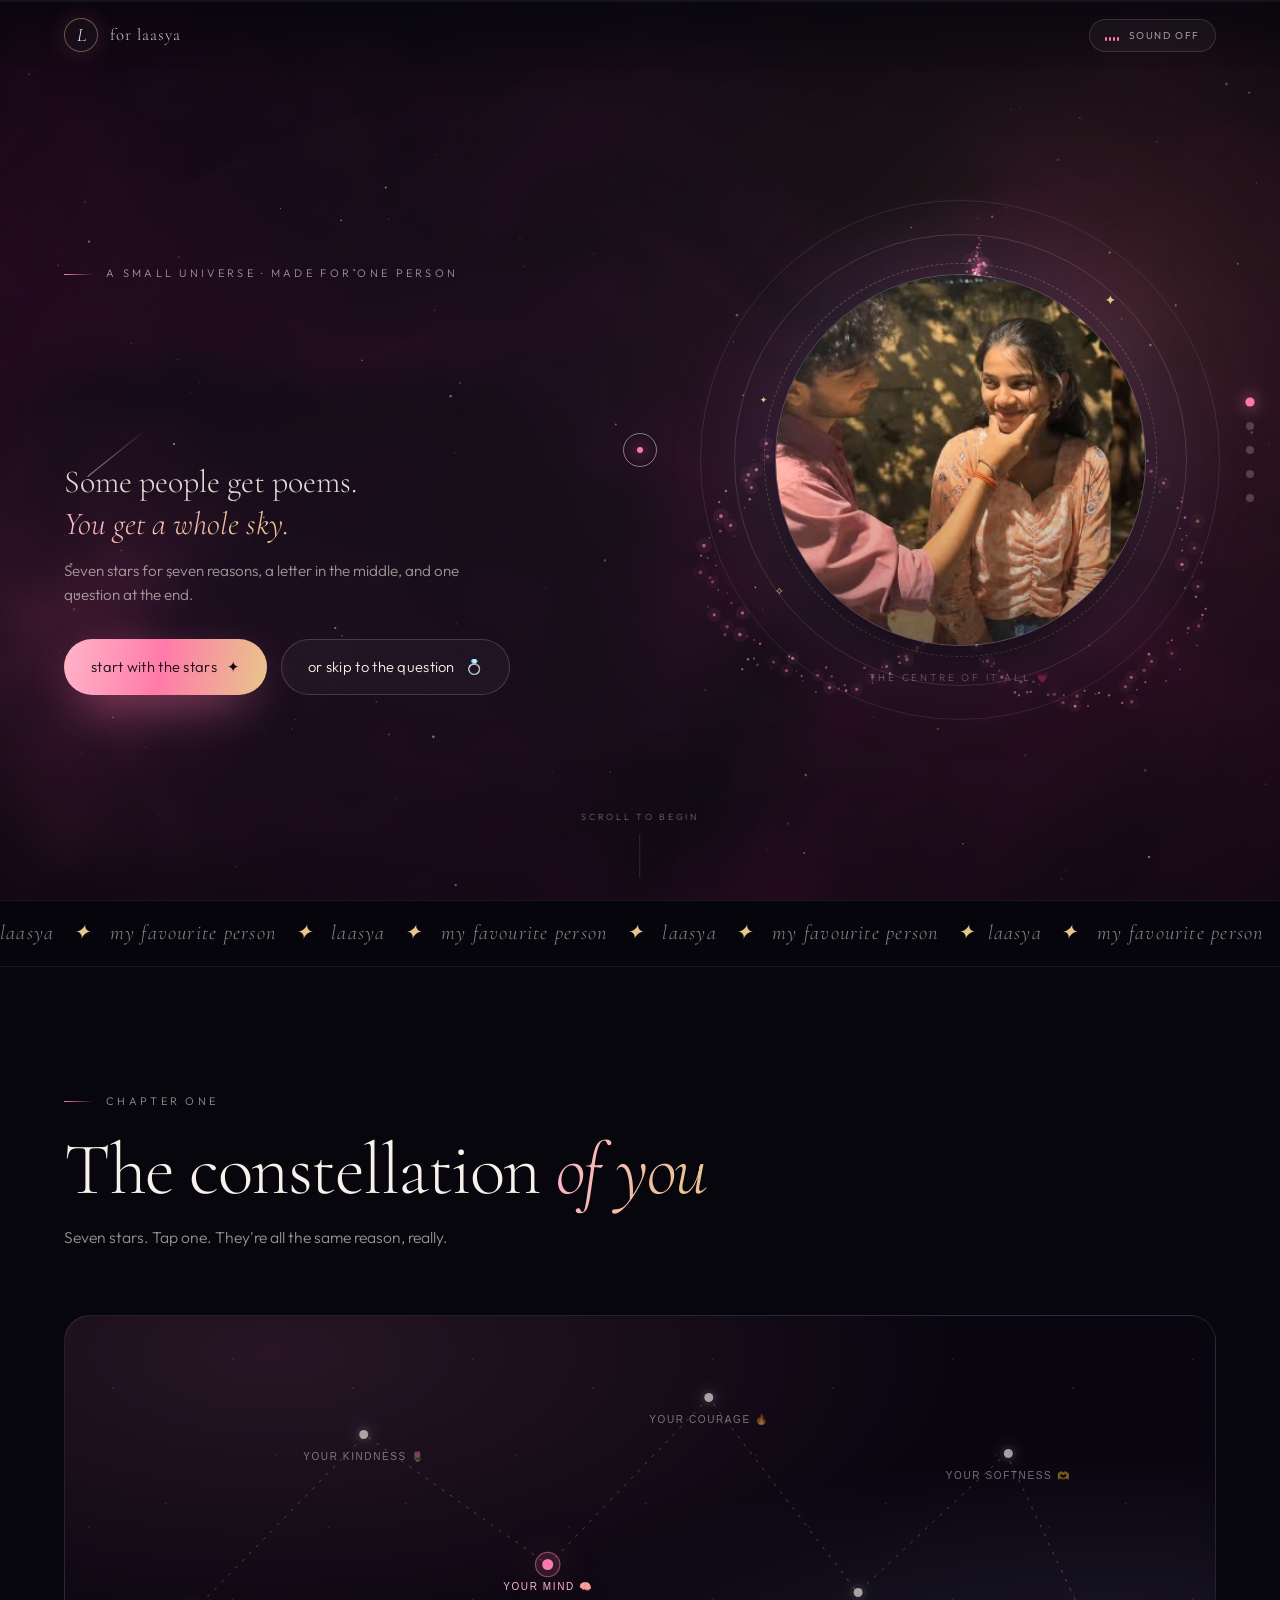
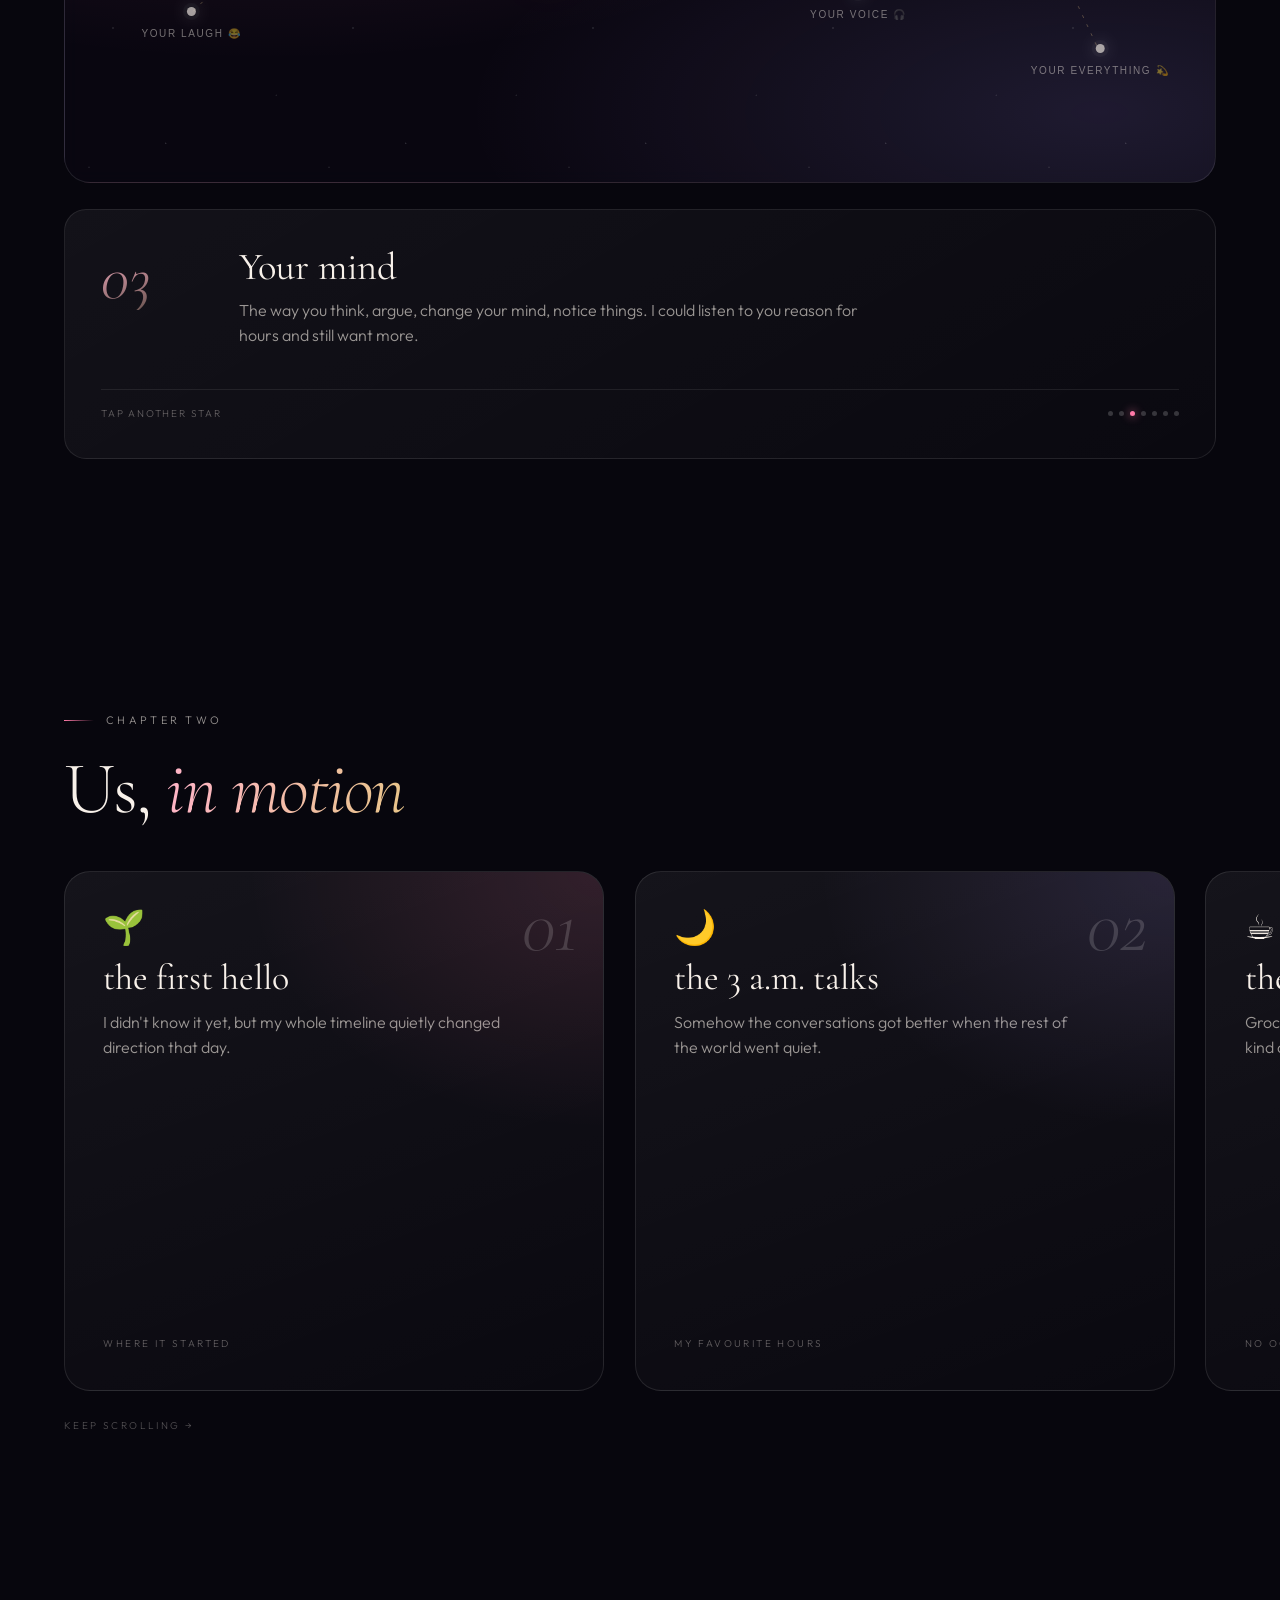
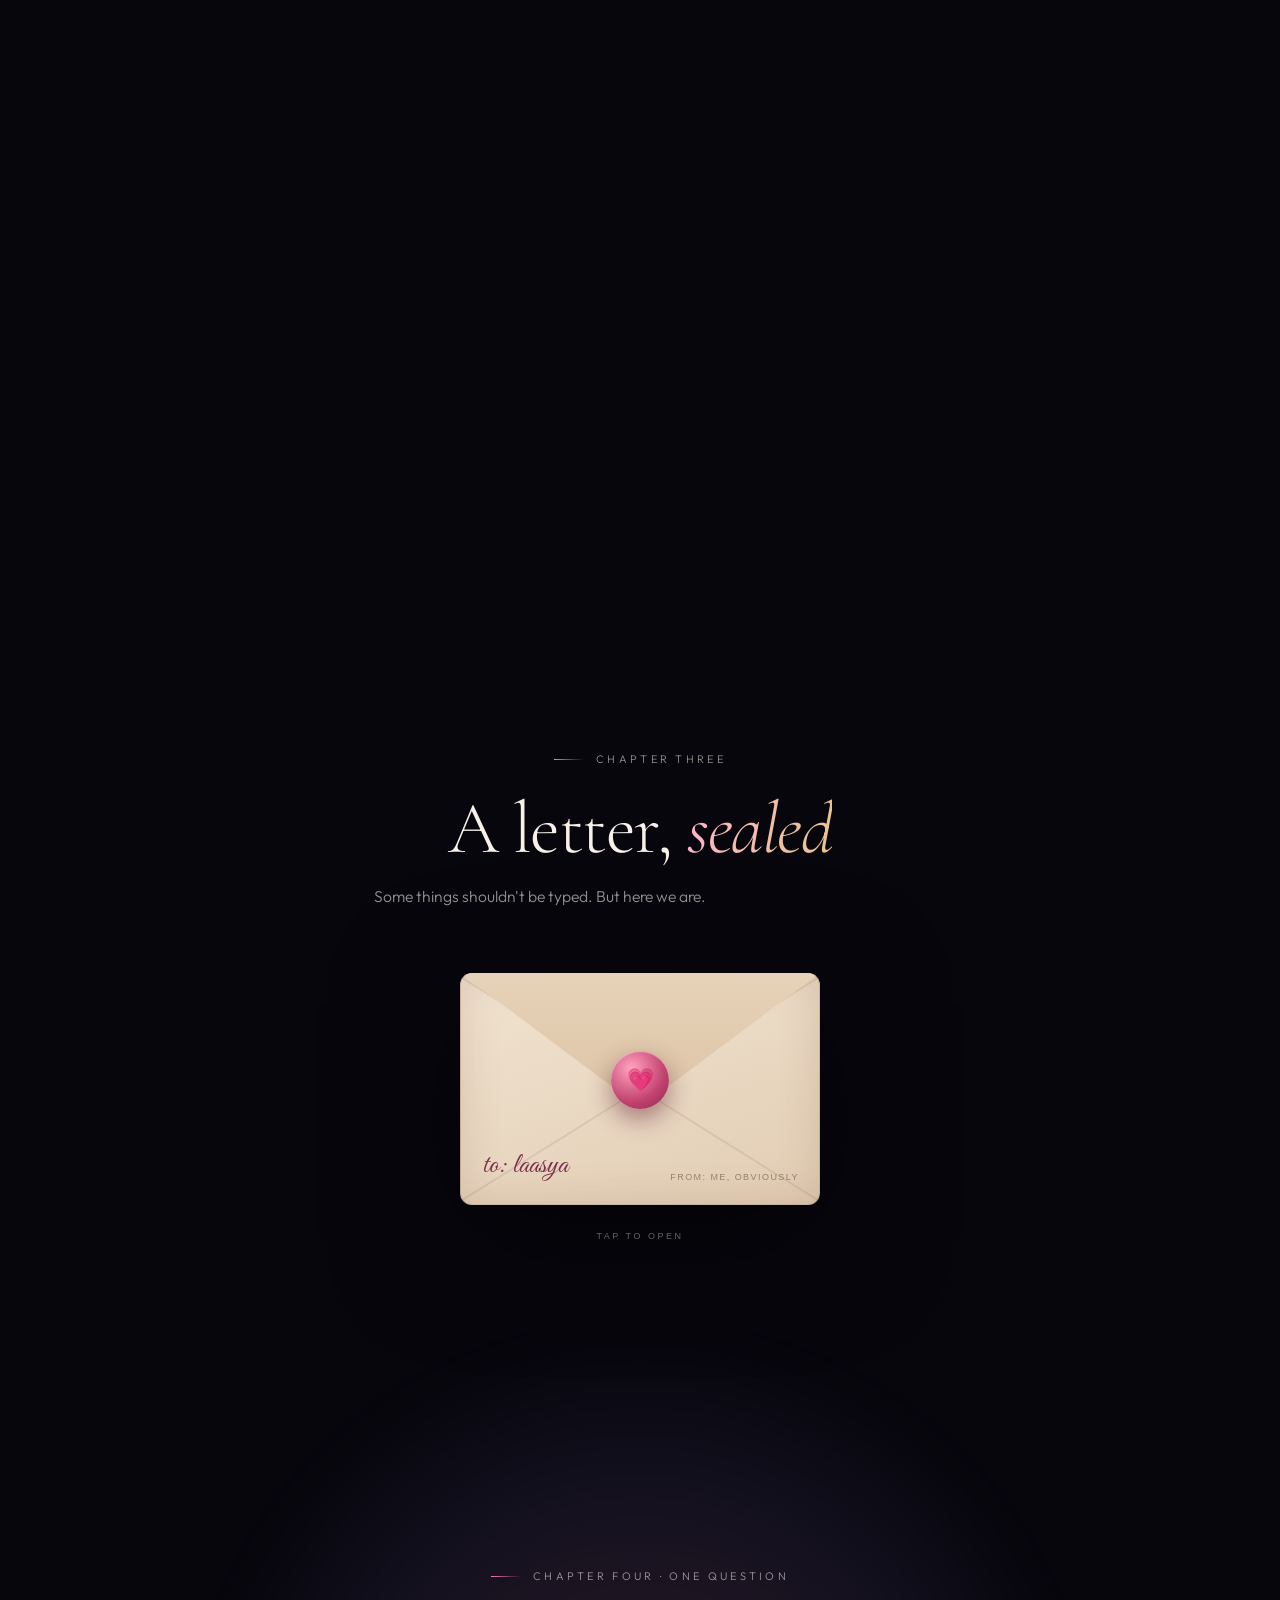
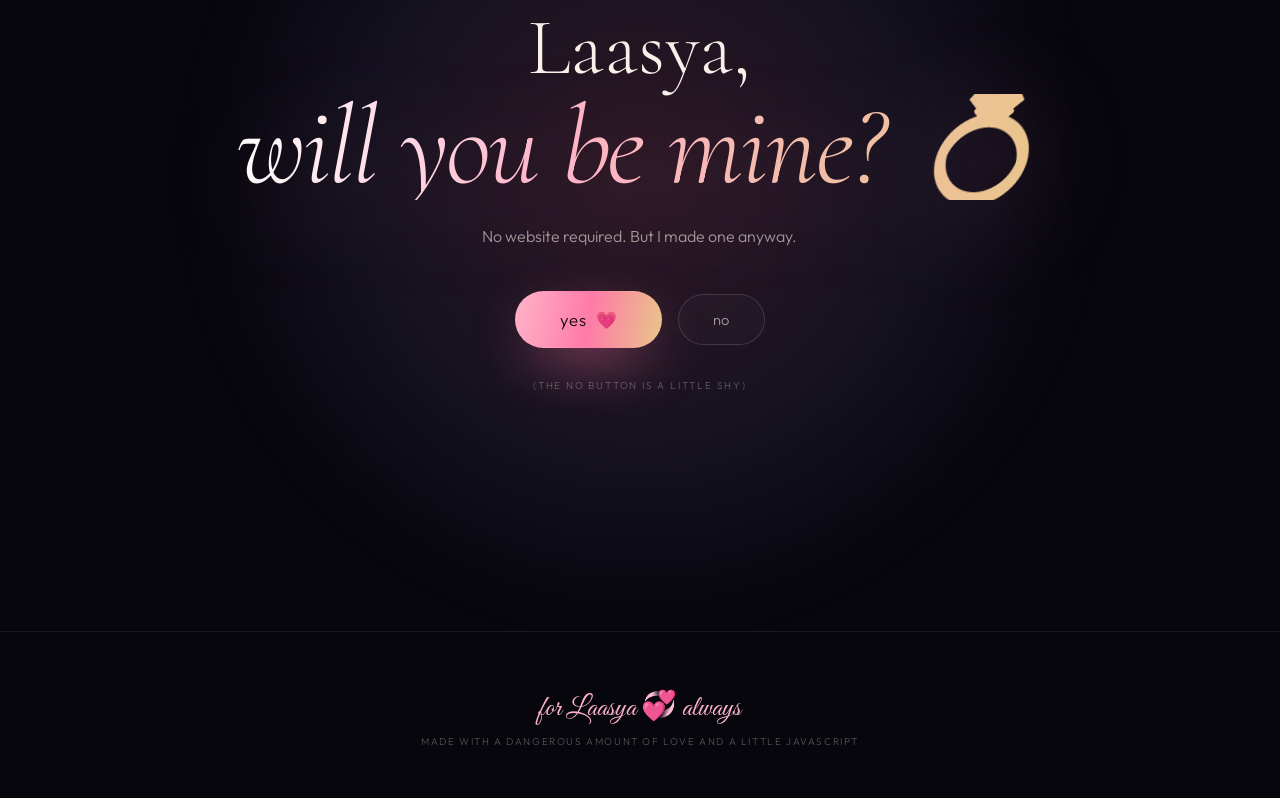
==== source/index.html @ 7652cab9 "Laasya - a universe, just for you" ====
<!doctype html>
<html lang="en">
<head>
  <meta charset="utf-8" />
  <meta name="viewport" content="width=device-width, initial-scale=1" />
  <title>Laasya — a universe, just for you</title>
  <meta name="description" content="Seven stars, one letter, and a question. Made for Laasya." />
  <meta name="theme-color" content="#07060d" />
  <link rel="preconnect" href="https://fonts.googleapis.com" />
  <link rel="preconnect" href="https://fonts.gstatic.com" crossorigin />
  <link href="https://fonts.googleapis.com/css2?family=Cormorant+Garamond:ital,wght@0,300;0,400;0,500;1,300;1,400&family=Great+Vibes&family=Outfit:wght@200;300;400;500&display=swap" rel="stylesheet" />
  <link rel="stylesheet" href="styles.css" />
</head>
<body class="is-loading">
  <a class="skip" href="#reasons">skip to the good part</a>

  <div class="boot" id="boot">
    <div class="boot__inner">
      <div class="boot__mark">L</div>
      <p class="boot__label">assembling a small universe</p>
      <div class="boot__track"><span class="boot__bar" id="bootBar"></span></div>
      <p class="boot__pct" id="bootPct">0%</p>
    </div>
  </div>

  <canvas class="nebula" id="nebula" aria-hidden="true"></canvas>
  <canvas class="sky" id="sky" aria-hidden="true"></canvas>
  <div class="vignette" aria-hidden="true"></div>
  <div class="grain" aria-hidden="true"></div>
  <div class="flash" id="flash" aria-hidden="true"></div>

  <div class="cursor" id="cursor" aria-hidden="true">
    <span class="cursor__dot"></span>
    <span class="cursor__ring"></span>
  </div>

  <div class="progress" aria-hidden="true"><span id="progressBar"></span></div>

  <header class="topbar">
    <a class="brand" href="#hero" aria-label="Back to the top">
      <span class="brand__mark">L</span>
      <span class="brand__text">for laasya</span>
    </a>
    <button class="sound" id="soundBtn" type="button" aria-pressed="false" aria-label="Turn ambient sound on">
      <span class="sound__bars" aria-hidden="true"><i></i><i></i><i></i><i></i></span>
      <span class="sound__label" id="soundLabel">sound off</span>
    </button>
  </header>

  <nav class="dots" aria-label="Chapters">
    <a href="#hero" data-dot="hero"><span>opening</span></a>
    <a href="#reasons" data-dot="reasons"><span>reasons</span></a>
    <a href="#moments" data-dot="moments"><span>moments</span></a>
    <a href="#letter" data-dot="letter"><span>the letter</span></a>
    <a href="#question" data-dot="question"><span>the question</span></a>
  </nav>

  <main id="top">
    <section class="hero" id="hero">
      <div class="hero__grid">
        <div class="hero__copy" id="heroCopy">
          <p class="kicker">a small universe · made for one person</p>
          <h1 class="hero__name" aria-label="Laasya"><span aria-hidden="true" data-split>Laasya</span></h1>
          <p class="hero__tagline">Some people get poems. <em>You get a whole sky.</em></p>
          <p class="hero__sub">Seven stars for seven reasons, a letter in the middle, and one question at the end.</p>
          <div class="hero__actions">
            <a class="btn btn--primary magnetic" href="#reasons">start with the stars <span aria-hidden="true">✦</span></a>
            <a class="btn btn--quiet" href="#question">or skip to the question <span aria-hidden="true">💍</span></a>
          </div>
        </div>

        <div class="hero__orb-wrap">
          <div class="orb" id="orb">
            <div class="orb__halo" aria-hidden="true"></div>
            <div class="orb__ring orb__ring--1" aria-hidden="true"></div>
            <div class="orb__ring orb__ring--2" aria-hidden="true"></div>
            <div class="orb__ring orb__ring--3" aria-hidden="true"></div>
            <figure class="orb__photo">
              <img src="../assets/best-moment.jpg" alt="Laasya" />
            </figure>
            <span class="orb__spark orb__spark--1" aria-hidden="true">✦</span>
            <span class="orb__spark orb__spark--2" aria-hidden="true">✧</span>
            <span class="orb__spark orb__spark--3" aria-hidden="true">✦</span>
          </div>
          <p class="orb__caption">the centre of it all <span aria-hidden="true">💗</span></p>
        </div>
      </div>

      <a class="scroll-cue" href="#reasons" aria-label="Scroll to chapter one">
        <span>scroll to begin</span>
        <i aria-hidden="true"></i>
      </a>
    </section>

    <div class="marquee" aria-hidden="true">
      <div class="marquee__track">
        <span>laasya <b>✦</b> my favourite person <b>✦</b> laasya <b>✦</b> my favourite person <b>✦</b> laasya <b>✦</b> my favourite person <b>✦</b> </span>
        <span>laasya <b>✦</b> my favourite person <b>✦</b> laasya <b>✦</b> my favourite person <b>✦</b> laasya <b>✦</b> my favourite person <b>✦</b> </span>
      </div>
    </div>

    <section class="section reasons" id="reasons">
      <header class="section__head">
        <p class="kicker reveal">chapter one</p>
        <h2 class="h2 reveal">The constellation <em>of you</em></h2>
        <p class="lede reveal">Seven stars. Tap one. They're all the same reason, really.</p>
      </header>

      <div class="starmap reveal" id="starmap">
        <svg class="starmap__lines" id="starmapLines" aria-hidden="true"></svg>
        <button class="star is-active" type="button" style="--x:11%;--y:66%" data-reason="0" aria-pressed="true" aria-label="Your laugh">
          <span class="star__dot" aria-hidden="true"></span><span class="star__label" aria-hidden="true">your laugh <span aria-hidden="true">😂</span></span>
        </button>
        <button class="star" type="button" style="--x:26%;--y:28%" data-reason="1" aria-pressed="false" aria-label="Your kindness">
          <span class="star__dot" aria-hidden="true"></span><span class="star__label" aria-hidden="true">your kindness <span aria-hidden="true">🌷</span></span>
        </button>
        <button class="star" type="button" style="--x:42%;--y:56%" data-reason="2" aria-pressed="false" aria-label="Your mind">
          <span class="star__dot" aria-hidden="true"></span><span class="star__label" aria-hidden="true">your mind <span aria-hidden="true">🧠</span></span>
        </button>
        <button class="star" type="button" style="--x:56%;--y:20%" data-reason="3" aria-pressed="false" aria-label="Your courage">
          <span class="star__dot" aria-hidden="true"></span><span class="star__label" aria-hidden="true">your courage <span aria-hidden="true">🔥</span></span>
        </button>
        <button class="star" type="button" style="--x:69%;--y:62%" data-reason="4" aria-pressed="false" aria-label="Your voice">
          <span class="star__dot" aria-hidden="true"></span><span class="star__label" aria-hidden="true">your voice <span aria-hidden="true">🎧</span></span>
        </button>
        <button class="star" type="button" style="--x:82%;--y:32%" data-reason="5" aria-pressed="false" aria-label="Your softness">
          <span class="star__dot" aria-hidden="true"></span><span class="star__label" aria-hidden="true">your softness <span aria-hidden="true">🫶</span></span>
        </button>
        <button class="star" type="button" style="--x:90%;--y:74%" data-reason="6" aria-pressed="false" aria-label="Your everything">
          <span class="star__dot" aria-hidden="true"></span><span class="star__label" aria-hidden="true">your everything <span aria-hidden="true">💫</span></span>
        </button>
      </div>

      <article class="reason-card reveal" id="reasonCard" aria-live="polite">
        <div class="reason-card__num" id="reasonNum">01</div>
        <div class="reason-card__body">
          <h3 id="reasonTitle">Your laugh</h3>
          <p id="reasonText">It arrives a second before the joke lands, and it turns ordinary rooms into somewhere I want to stay.</p>
        </div>
        <div class="reason-card__foot">
          <span id="reasonHint">tap another star</span>
          <div class="reason-card__dots" id="reasonDots" aria-hidden="true"></div>
        </div>
      </article>
    </section>

    <section class="moments" id="moments">
      <div class="moments__pin">
        <div class="moments__head">
          <p class="kicker">chapter two</p>
          <h2 class="h2">Us, <em>in motion</em></h2>
        </div>
        <div class="moments__track" id="momentsTrack">
          <article class="moment" style="--accent:#ff7aa8">
            <span class="moment__num" aria-hidden="true">01</span>
            <div><div class="moment__glyph" aria-hidden="true">🌱</div><h3>the first hello</h3><p>I didn't know it yet, but my whole timeline quietly changed direction that day.</p></div>
            <span class="moment__tag">where it started</span>
          </article>
          <article class="moment" style="--accent:#b79cff">
            <span class="moment__num" aria-hidden="true">02</span>
            <div><div class="moment__glyph" aria-hidden="true">🌙</div><h3>the 3 a.m. talks</h3><p>Somehow the conversations got better when the rest of the world went quiet.</p></div>
            <span class="moment__tag">my favourite hours</span>
          </article>
          <article class="moment" style="--accent:#e8c589">
            <span class="moment__num" aria-hidden="true">03</span>
            <div><div class="moment__glyph" aria-hidden="true">☕</div><h3>the ordinary Tuesdays</h3><p>Grocery lists, bad TV, comfortable silences. My favourite kind of magic.</p></div>
            <span class="moment__tag">no occasion needed</span>
          </article>
          <article class="moment" style="--accent:#8fe3c0">
            <span class="moment__num" aria-hidden="true">04</span>
            <div><div class="moment__glyph" aria-hidden="true">🏡</div><h3>the someday</h3><p>A kitchen, a dog, your laugh in the next room. I can see it. I want it.</p></div>
            <span class="moment__tag">a quiet plan</span>
          </article>
          <article class="moment" style="--accent:#ff9dbb">
            <span class="moment__num" aria-hidden="true">05</span>
            <div><div class="moment__glyph" aria-hidden="true">💫</div><h3>right now</h3><p>Still choosing you. On purpose. Every single day, including this one.</p></div>
            <span class="moment__tag">where we are</span>
          </article>
        </div>
        <p class="moments__hint">keep scrolling <span aria-hidden="true">→</span></p>
      </div>
    </section>

    <section class="section letter" id="letter">
      <header class="section__head letter__head">
        <p class="kicker reveal">chapter three</p>
        <h2 class="h2 reveal">A letter, <em>sealed</em></h2>
        <p class="lede reveal">Some things shouldn't be typed. But here we are.</p>
      </header>

      <div class="letter__stage">
        <button class="envelope" id="envelope" type="button" aria-expanded="false" aria-controls="letterPaper">
          <span class="envelope__flap" aria-hidden="true"></span>
          <span class="envelope__body" aria-hidden="true">
            <span class="envelope__to">to: laasya</span>
            <span class="envelope__from">from: me, obviously</span>
          </span>
          <span class="envelope__seal" aria-hidden="true">💗</span>
          <span class="envelope__hint" id="envHint">tap to open</span>
        </button>

        <article class="paper" id="letterPaper" aria-hidden="true">
          <div class="paper__inner">
            <p class="paper__date">somewhere between midnight and forever</p>
            <h3 class="paper__salutation">Laasya,</h3>
            <p>I've tried to write this so it sounds calm. It doesn't. So here it is, plain: <em>you are my favourite part of every day.</em></p>
            <p>Not the big cinematic parts — the small ones. The text I wait for. The story you tell twice because I asked. The way you say my name when you're tired.</p>
            <p>I don't want to impress you with a website. I want to be the person who makes your ordinary days easier, for as long as you'll let me.</p>
            <p>So this is me, asking. With stars, because apparently subtlety left the chat. 💫</p>
            <div class="paper__sign">
              <span>always yours,</span>
              <span class="paper__signature">me 💗</span>
            </div>
            <figure class="paper__photo">
              <img src="../assets/best-moment.jpg" alt="Laasya" />
              <figcaption>my favourite face 💗</figcaption>
            </figure>
          </div>
        </article>
      </div>
    </section>

    <section class="ask" id="question">
      <div class="ask__inner">
        <p class="kicker reveal">chapter four · one question</p>
        <h2 class="ask__title reveal">Laasya,</h2>
        <p class="ask__big reveal">will you be mine? <span aria-hidden="true">💍</span></p>
        <p class="ask__sub reveal">No website required. But I made one anyway.</p>
        <div class="ask__buttons reveal">
          <button class="btn btn--yes magnetic" id="yesBtn" type="button">yes <span aria-hidden="true">💗</span></button>
          <button class="btn btn--no" id="noBtn" type="button">no</button>
        </div>
        <p class="ask__hint" id="askHint">(the no button is a little shy)</p>
      </div>
    </section>
  </main>

  <footer class="footer">
    <p>for Laasya <span aria-hidden="true">💞</span> always</p>
    <p class="footer__small">made with a dangerous amount of love and a little JavaScript</p>
  </footer>

  <div class="said" id="said" role="dialog" aria-modal="true" aria-labelledby="saidTitle" aria-hidden="true">
    <div class="said__card">
      <div class="said__burst" aria-hidden="true">💗</div>
      <p class="kicker">the best answer</p>
      <h2 class="said__title" id="saidTitle">She said <em>yes</em>.</h2>
      <p class="said__sub">Best thing I've ever heard. I love you, Laasya. <span aria-hidden="true">💗</span></p>
      <div class="said__actions">
        <button class="btn btn--primary magnetic" id="certBtn" type="button">download our certificate <span aria-hidden="true">🎟️</span></button>
        <button class="btn btn--quiet" id="replayBtn" type="button">watch it again <span aria-hidden="true">↺</span></button>
      </div>
      <p class="said__small">no refunds. no take-backs. just us. <span aria-hidden="true">😌</span></p>
    </div>
  </div>
  <canvas class="confetti" id="confetti" aria-hidden="true"></canvas>

  <script src="script.js"></script>
</body>
</html>
---- source/styles.css ----
/* ============ base ============ */
*,*::before,*::after{box-sizing:border-box}
:root{
  --ink:#07060d;--ink-2:#0c0915;--ivory:#f8f1ea;--muted:rgba(248,241,234,.6);
  --rose:#ff7aa8;--rose-soft:#ffb3c9;--gold:#e8c589;--lav:#b79cff;--mint:#8fe3c0;
  --serif:'Cormorant Garamond',Georgia,'Times New Roman','Segoe UI Emoji','Apple Color Emoji','Noto Color Emoji',serif;
  --sans:'Outfit',system-ui,-apple-system,'Segoe UI','Segoe UI Emoji','Apple Color Emoji','Noto Color Emoji',sans-serif;
  --script:'Great Vibes','Segoe Script','Segoe UI Emoji','Apple Color Emoji','Noto Color Emoji',cursive;
  --pad:clamp(20px,5vw,72px);--maxw:1280px;--ease:cubic-bezier(.16,1,.3,1);
}
html{scroll-behavior:smooth;-webkit-text-size-adjust:100%}
body{margin:0;background:var(--ink);color:var(--ivory);font-family:var(--sans);font-weight:300;line-height:1.6;overflow-x:hidden}
body.is-loading{height:100vh;overflow:hidden}
img{max-width:100%;display:block}
::selection{background:rgba(255,122,168,.35);color:#fff}
:focus-visible{outline:1px solid var(--gold);outline-offset:4px;border-radius:4px}
.skip{position:fixed;left:16px;top:-60px;z-index:600;padding:10px 16px;border-radius:100px;background:var(--rose);color:#1a0712;text-decoration:none;font-size:12px;letter-spacing:.08em;transition:top .3s}
.skip:focus{top:16px}

/* canvases + atmosphere */
.nebula,.sky{position:fixed;inset:0;width:100%;height:100%;pointer-events:none}
.nebula{z-index:0;background:radial-gradient(120% 90% at 70% 10%,#2a0d24 0%,#120a1d 40%,#07060d 100%)}
.sky{z-index:1}
.vignette{position:fixed;inset:0;z-index:2;pointer-events:none;background:radial-gradient(120% 90% at 50% 45%,transparent 40%,rgba(4,3,8,.6) 100%)}
.grain{position:fixed;inset:0;z-index:40;pointer-events:none;opacity:.045;mix-blend-mode:overlay;background-image:url("data:image/svg+xml,%3Csvg xmlns='http://www.w3.org/2000/svg' width='180' height='180'%3E%3Cfilter id='n'%3E%3CfeTurbulence type='fractalNoise' baseFrequency='.9' numOctaves='3' stitchTiles='stitch'/%3E%3C/filter%3E%3Crect width='100%25' height='100%25' filter='url(%23n)' opacity='.7'/%3E%3C/svg%3E")}
.flash{position:fixed;inset:0;z-index:130;pointer-events:none;opacity:0;background:radial-gradient(circle,rgba(255,234,242,.95),rgba(255,122,168,.4) 40%,transparent 72%)}
.flash.is-on{animation:flash .9s ease-out}
.topbar,main,.footer,.dots,.progress{position:relative;z-index:5}

/* custom cursor */
.cursor{position:fixed;inset:0;z-index:400;pointer-events:none;display:none}
.cursor__dot,.cursor__ring{position:absolute;top:0;left:0;border-radius:50%;transform:translate(-50%,-50%)}
.cursor__dot{width:6px;height:6px;background:var(--rose);box-shadow:0 0 14px var(--rose);transition:opacity .3s}
.cursor__ring{width:34px;height:34px;border:1px solid rgba(255,255,255,.45);transition:width .35s,height .35s,border-color .35s,background .35s}
.cursor.is-hover .cursor__ring{width:56px;height:56px;border-color:rgba(255,179,201,.7);background:rgba(255,122,168,.08)}
.cursor.is-hover .cursor__dot{opacity:.35}
.cursor.is-press .cursor__ring{width:26px;height:26px;border-color:var(--rose);background:rgba(255,122,168,.18)}
.cursor.is-press .cursor__dot{opacity:.9}
@media (pointer:fine){.cursor{display:block}body,a,button{cursor:none}}
@media (pointer:coarse){.cursor{display:none}}

/* progress */
.progress{position:fixed;top:0;left:0;right:0;height:2px;z-index:70;background:rgba(255,255,255,.05)}
.progress span{display:block;height:100%;width:100%;transform:scaleX(0);transform-origin:left;background:linear-gradient(90deg,var(--rose),var(--gold),var(--lav));box-shadow:0 0 12px rgba(255,122,168,.8)}

/* boot */
.boot{position:fixed;inset:0;z-index:500;display:grid;place-items:center;background:#050409;transition:opacity 1s .15s,visibility 1s}
.boot.is-done{opacity:0;visibility:hidden;pointer-events:none}
.boot__inner{text-align:center}
.boot__mark{width:92px;height:92px;margin:0 auto 22px;display:grid;place-items:center;border-radius:50%;border:1px solid rgba(255,255,255,.16);font-family:var(--serif);font-style:italic;font-size:56px;line-height:1;background:linear-gradient(140deg,rgba(255,122,168,.16),rgba(232,197,137,.06));box-shadow:0 0 70px rgba(255,122,168,.22);animation:beat 2.2s ease-in-out infinite}
.boot__label{font-size:10px;letter-spacing:.32em;text-transform:uppercase;color:var(--muted);margin:0 0 20px}
.boot__track{width:min(260px,64vw);height:1px;margin:0 auto 12px;background:rgba(255,255,255,.13);overflow:hidden}
.boot__bar{display:block;height:100%;width:100%;transform:scaleX(0);transform-origin:left;background:linear-gradient(90deg,var(--rose),var(--gold))}
.boot__pct{font-size:10px;letter-spacing:.22em;color:rgba(248,241,234,.4);margin:0}

/* topbar */
.topbar{position:fixed;top:0;left:0;right:0;z-index:60;display:flex;align-items:center;justify-content:space-between;padding:18px var(--pad);background:linear-gradient(180deg,rgba(7,6,13,.7),transparent);backdrop-filter:blur(8px)}
.brand{display:flex;align-items:center;gap:12px;text-decoration:none;color:var(--ivory)}
.brand__mark{width:34px;height:34px;display:grid;place-items:center;border-radius:50%;border:1px solid rgba(232,197,137,.4);font-family:var(--serif);font-style:italic;font-size:19px;background:rgba(255,255,255,.03);box-shadow:0 0 24px rgba(255,122,168,.18)}
.brand__text{font-family:var(--serif);font-size:1.05rem;letter-spacing:.06em;color:rgba(248,241,234,.82)}
.sound{display:flex;align-items:center;gap:10px;padding:9px 15px;border-radius:100px;border:1px solid rgba(255,255,255,.13);background:rgba(255,255,255,.04);color:var(--muted);font-family:var(--sans);font-size:10px;letter-spacing:.16em;text-transform:uppercase;transition:.4s}
.sound:hover{color:var(--ivory);border-color:rgba(255,255,255,.3)}
.sound__bars{display:flex;align-items:flex-end;gap:2px;height:12px}
.sound__bars i{width:2px;height:4px;border-radius:2px;background:var(--rose)}
.sound.is-on .sound__bars i{animation:bar 1s ease-in-out infinite}
.sound.is-on .sound__bars i:nth-child(2){animation-delay:.15s}
.sound.is-on .sound__bars i:nth-child(3){animation-delay:.3s}
.sound.is-on .sound__bars i:nth-child(4){animation-delay:.45s}
.sound.is-on{color:var(--rose-soft);border-color:rgba(255,122,168,.35)}

/* chapter dots */
.dots{position:fixed;right:26px;top:50%;transform:translateY(-50%);z-index:60;display:flex;flex-direction:column;gap:16px}
.dots a{position:relative;width:8px;height:8px;border-radius:50%;background:rgba(255,255,255,.2);transition:.4s}
.dots a.is-active{background:var(--rose);box-shadow:0 0 14px var(--rose);transform:scale(1.15)}
.dots a span{position:absolute;right:22px;top:50%;transform:translateY(-50%) translateX(6px);font-size:9px;letter-spacing:.2em;text-transform:uppercase;color:var(--muted);white-space:nowrap;opacity:0;pointer-events:none;transition:.3s}
.dots a:hover span,.dots a:focus-visible span{opacity:1;transform:translateY(-50%)}

/* floating yellow star (heart handles most sparkle) */

/* hero */
.hero{position:relative;min-height:100svh;display:flex;flex-direction:column;justify-content:center;padding:clamp(104px,14vh,150px) 0 66px;overflow:hidden}
.hero__grid{width:100%;max-width:var(--maxw);margin:0 auto;padding:0 var(--pad);display:grid;grid-template-columns:1.06fr .94fr;gap:clamp(24px,5vw,70px);align-items:center}
.hero__copy{position:relative;z-index:2}
.kicker{display:flex;align-items:center;gap:12px;margin:0 0 22px;font-size:11px;letter-spacing:.3em;text-transform:uppercase;color:var(--muted)}
.kicker::before{content:"";width:30px;height:1px;background:linear-gradient(90deg,var(--rose),transparent)}
.hero__name{margin:0;font-family:var(--serif);font-weight:300;font-size:clamp(4.6rem,13vw,10.5rem);line-height:.82;letter-spacing:-.035em;background:linear-gradient(105deg,#fff 5%,#ffe1ea 30%,#ff9dbb 55%,#e8c589 82%,#fff 100%);background-size:220% 100%;-webkit-background-clip:text;background-clip:text;color:transparent;filter:drop-shadow(0 20px 60px rgba(255,122,168,.22));animation:shimmer 14s linear infinite}
.hero__name .char{display:inline-block;opacity:0;transform:translateY(.35em) rotate(5deg);filter:blur(8px)}
.ready .hero__name .char{animation:charIn 1s var(--ease) forwards;animation-delay:calc(.07s * var(--i))}
.hero__tagline{font-family:var(--serif);font-size:clamp(1.35rem,2.6vw,2rem);font-weight:300;line-height:1.3;color:rgba(248,241,234,.9);margin:20px 0 14px;max-width:22ch}
.hero__tagline em{font-style:italic;background:linear-gradient(100deg,var(--rose-soft),var(--gold));-webkit-background-clip:text;background-clip:text;color:transparent}
.hero__sub{max-width:44ch;margin:0 0 32px;color:var(--muted);font-size:clamp(.95rem,1.1vw,1.05rem)}
.hero__actions{display:flex;flex-wrap:wrap;gap:14px;align-items:center}

/* buttons */
.btn{position:relative;display:inline-flex;align-items:center;justify-content:center;gap:10px;padding:15px 26px;border-radius:100px;border:1px solid transparent;font-family:var(--sans);font-size:.92rem;font-weight:300;letter-spacing:.02em;text-decoration:none;transition:transform .5s var(--ease),box-shadow .5s,background .5s,color .5s,border-color .5s;will-change:transform}
.btn--primary{color:#170812;background:linear-gradient(100deg,var(--rose-soft),var(--rose) 48%,var(--gold));box-shadow:0 18px 50px -18px rgba(255,122,168,.9)}
.btn--primary:hover{box-shadow:0 24px 64px -16px rgba(255,122,168,1)}
.btn--quiet{color:var(--ivory);border-color:rgba(255,255,255,.16);background:rgba(255,255,255,.03)}
.btn--quiet:hover{background:rgba(255,255,255,.07);border-color:rgba(255,255,255,.3)}
.btn span[aria-hidden]{font-size:1em}

/* orb portrait */
.hero__orb-wrap{display:flex;flex-direction:column;align-items:center;gap:24px}
.orb{position:relative;width:clamp(248px,29vw,380px);aspect-ratio:1;display:grid;place-items:center;animation:float 8s ease-in-out infinite}
.orb__halo{position:absolute;inset:-20%;border-radius:50%;background:radial-gradient(circle,rgba(255,122,168,.3),rgba(183,156,255,.12) 45%,transparent 70%);filter:blur(28px)}
.orb__ring{position:absolute;border-radius:50%;border:1px solid rgba(232,197,137,.28);pointer-events:none}
.orb__ring--1{inset:-3%;border-style:dashed;animation:spin 60s linear infinite}
.orb__ring--2{inset:-11%;border-color:rgba(255,179,201,.18);animation:spin 90s linear infinite reverse}
.orb__ring--3{inset:-20%;border-color:rgba(183,156,255,.14);animation:spin 120s linear infinite}
.orb__photo{position:absolute;inset:0;z-index:2;width:100%;height:100%;margin:0;border-radius:50%;overflow:hidden;border:1px solid rgba(255,255,255,.22);box-shadow:0 40px 90px -30px rgba(0,0,0,.9),inset 0 0 60px rgba(255,122,168,.16)}
.orb__photo::after{content:"";position:absolute;inset:0;border-radius:50%;background:linear-gradient(160deg,rgba(255,255,255,.14),transparent 42%,rgba(7,6,13,.35))}
.orb__photo img{width:100%;height:100%;object-fit:cover;object-position:center 26%;transform:scale(1.02);transition:transform 1.4s var(--ease)}
.orb:hover .orb__photo img{transform:scale(1.07)}
.orb__spark{position:absolute;z-index:3;color:var(--gold);font-size:14px;animation:twinkle 3.6s ease-in-out infinite}
.orb__spark--1{top:4%;right:8%}
.orb__spark--2{bottom:12%;left:0;font-size:11px;animation-delay:1.2s}
.orb__spark--3{top:32%;left:-4%;font-size:9px;animation-delay:2.1s}
.orb__caption{margin:0;font-size:10px;letter-spacing:.28em;text-transform:uppercase;color:rgba(248,241,234,.42)}

/* scroll cue */
.scroll-cue{position:absolute;left:50%;bottom:22px;transform:translateX(-50%);display:flex;flex-direction:column;align-items:center;gap:10px;text-decoration:none;font-size:9px;letter-spacing:.3em;text-transform:uppercase;color:rgba(248,241,234,.4)}
.scroll-cue i{position:relative;width:1px;height:44px;background:rgba(255,255,255,.12);overflow:hidden}
.scroll-cue i::after{content:"";position:absolute;left:0;top:-40%;width:100%;height:40%;background:var(--gold);animation:cue 2.2s ease-in-out infinite}

/* marquee */
.marquee{position:relative;z-index:5;overflow:hidden;padding:16px 0;border-top:1px solid rgba(255,255,255,.08);border-bottom:1px solid rgba(255,255,255,.08);background:rgba(7,6,13,.35)}
.marquee__track{display:flex;width:max-content;animation:marquee 36s linear infinite}
.marquee__track span{font-family:var(--serif);font-style:italic;font-size:clamp(1rem,1.6vw,1.3rem);letter-spacing:.06em;color:rgba(248,241,234,.55);white-space:nowrap}
.marquee__track b{margin:0 .6em;color:var(--gold);font-weight:400}

/* sections */
.section{max-width:var(--maxw);margin:0 auto;padding:clamp(90px,14vh,150px) var(--pad)}
.section__head{max-width:760px;margin-bottom:clamp(40px,6vw,64px)}
.h2{font-family:var(--serif);font-weight:300;font-size:clamp(2.6rem,6vw,4.6rem);line-height:1.02;letter-spacing:-.02em;margin:0 0 18px}
.h2 em{font-style:italic;background:linear-gradient(100deg,var(--rose-soft),var(--gold));-webkit-background-clip:text;background-clip:text;color:transparent}
.lede{max-width:56ch;margin:0;color:var(--muted);font-size:clamp(.98rem,1.2vw,1.08rem)}

/* constellation */
.starmap{position:relative;height:clamp(380px,52vh,540px);border-radius:26px;border:1px solid rgba(255,255,255,.1);overflow:hidden;background:
  radial-gradient(110% 120% at 18% 8%,rgba(255,122,168,.13),transparent 55%),
  radial-gradient(100% 100% at 90% 85%,rgba(183,156,255,.13),transparent 55%),
  rgba(12,9,21,.55);backdrop-filter:blur(8px)}
.starmap::before{content:"";position:absolute;inset:0;opacity:.5;background-image:
  radial-gradient(1px 1px at 20% 30%,rgba(255,255,255,.6),transparent),
  radial-gradient(1px 1px at 70% 18%,rgba(255,255,255,.4),transparent),
  radial-gradient(1px 1px at 42% 78%,rgba(255,255,255,.5),transparent),
  radial-gradient(1px 1px at 88% 58%,rgba(255,255,255,.35),transparent),
  radial-gradient(1px 1px at 10% 88%,rgba(255,255,255,.4),transparent);
  background-size:240px 240px}
.starmap__lines{position:absolute;inset:0;width:100%;height:100%;overflow:visible}
.starmap__lines path{fill:none;stroke:rgba(232,197,137,.3);stroke-width:1;stroke-dasharray:3 7;vector-effect:non-scaling-stroke}
.starmap__lines circle{fill:rgba(255,255,255,.3)}
.star{position:absolute;left:var(--x);top:var(--y);transform:translate(-50%,-50%);z-index:3;display:flex;flex-direction:column;align-items:center;gap:12px;padding:10px;border:0;background:none;color:var(--muted);transition:color .4s}
.star__dot{position:relative;width:9px;height:9px;border-radius:50%;background:rgba(248,241,234,.65);box-shadow:0 0 0 4px rgba(255,255,255,.03),0 0 18px rgba(255,255,255,.35);transition:.5s var(--ease)}
.star__dot::after{content:"";position:absolute;inset:-6px;border-radius:50%;border:1px solid rgba(255,122,168,.45);opacity:0;transform:scale(.6);transition:.5s}
.star:hover,.star.is-active{color:var(--ivory)}
.star:hover .star__dot,.star.is-active .star__dot{background:var(--rose);box-shadow:0 0 0 6px rgba(255,122,168,.12),0 0 34px rgba(255,122,168,.9);transform:scale(1.22)}
.star.is-active .star__dot::after{opacity:1;transform:scale(1);animation:halo 2.4s ease-out infinite}
.star__label{font-size:10px;letter-spacing:.16em;text-transform:uppercase;white-space:nowrap;opacity:.75;transition:.4s}
.star.is-active .star__label{opacity:1;color:var(--rose-soft)}
.reason-card{position:relative;display:grid;grid-template-columns:auto 1fr;gap:clamp(20px,3vw,36px);align-items:start;margin-top:26px;padding:clamp(24px,3vw,36px);border-radius:22px;border:1px solid rgba(255,255,255,.09);background:linear-gradient(150deg,rgba(255,255,255,.05),rgba(255,255,255,.015));transition:opacity .35s,transform .35s}
.reason-card.is-swap{opacity:0;transform:translateY(10px)}
.reason-card__num{min-width:1.6em;font-family:var(--serif);font-style:italic;font-size:clamp(2.6rem,5vw,4rem);line-height:1;background:linear-gradient(160deg,var(--rose-soft),rgba(232,197,137,.25));-webkit-background-clip:text;background-clip:text;color:transparent}
.reason-card__body h3{font-family:var(--serif);font-weight:400;font-size:clamp(1.7rem,3vw,2.4rem);line-height:1.1;margin:0 0 10px}
.reason-card__body p{max-width:58ch;margin:0;color:var(--muted)}
.reason-card__foot{grid-column:1/-1;display:flex;align-items:center;justify-content:space-between;margin-top:4px;padding-top:16px;border-top:1px solid rgba(255,255,255,.08);font-size:10px;letter-spacing:.18em;text-transform:uppercase;color:rgba(248,241,234,.35)}
.reason-card__dots{display:flex;gap:6px}
.reason-card__dots i{width:5px;height:5px;border-radius:50%;background:rgba(255,255,255,.18);transition:.3s}
.reason-card__dots i.is-active{background:var(--rose);box-shadow:0 0 10px var(--rose)}

/* moments — horizontal pinned */
.moments{position:relative;z-index:5;height:360vh}
.moments__pin{position:sticky;top:0;height:100svh;display:flex;flex-direction:column;justify-content:center;gap:clamp(18px,3vh,30px);padding-top:76px;overflow:hidden}
.moments__head{width:100%;max-width:var(--maxw);margin:0 auto;padding:0 var(--pad)}
.moments__track{display:flex;gap:clamp(18px,2.4vw,32px);width:max-content;padding:0 var(--pad);will-change:transform}
.moment{position:relative;display:flex;flex-direction:column;justify-content:space-between;flex:0 0 auto;width:min(540px,72vw);height:min(58vh,520px);padding:clamp(26px,3vw,40px);border-radius:26px;border:1px solid rgba(255,255,255,.1);overflow:hidden;background:linear-gradient(160deg,rgba(255,255,255,.06),rgba(255,255,255,.015));transition:transform .6s var(--ease),border-color .6s}
.moment::before{content:"";position:absolute;inset:0;background:radial-gradient(120% 90% at 100% 0%,var(--accent),transparent 55%);opacity:.14}
.moment:hover{border-color:rgba(255,255,255,.22);transform:translateY(-6px)}
.moment__num{position:absolute;top:16px;right:26px;font-family:var(--serif);font-style:italic;font-size:clamp(3rem,6vw,5rem);line-height:1;color:rgba(255,255,255,.16)}
.moment__glyph{font-size:34px;line-height:1;margin-bottom:14px}
.moment h3{font-family:var(--serif);font-weight:400;font-size:clamp(1.7rem,2.8vw,2.4rem);line-height:1.1;margin:0 0 12px}
.moment p{max-width:38ch;margin:0;color:var(--muted)}
.moment__tag{position:relative;font-size:10px;letter-spacing:.24em;text-transform:uppercase;color:rgba(248,241,234,.35)}
.moments__hint{padding:0 var(--pad);margin:0;font-size:10px;letter-spacing:.24em;text-transform:uppercase;color:rgba(248,241,234,.3)}

/* letter */
.letter__head{text-align:center;margin-left:auto;margin-right:auto}
.letter__head .kicker{justify-content:center}
.letter__stage{display:flex;flex-direction:column;align-items:center;perspective:1400px}
.envelope{position:relative;z-index:2;width:min(360px,80vw);aspect-ratio:1.55;padding:0;border:0;background:none;filter:drop-shadow(0 30px 60px rgba(0,0,0,.55));transition:transform .9s var(--ease),opacity .9s}
.envelope:hover{transform:translateY(-8px)}
.envelope__body{position:absolute;inset:0;border-radius:12px;overflow:hidden;border:1px solid rgba(120,80,60,.3);background:
  linear-gradient(32deg,transparent 49.6%,rgba(120,80,60,.16) 50%,transparent 50.4%),
  linear-gradient(-32deg,transparent 49.6%,rgba(120,80,60,.16) 50%,transparent 50.4%),
  linear-gradient(160deg,#f1e3d0,#e2cdb4);box-shadow:inset 0 0 40px rgba(120,80,60,.18)}
.envelope__flap{position:absolute;left:0;right:0;top:0;height:58%;z-index:1;clip-path:polygon(0 0,100% 0,50% 100%);background:linear-gradient(180deg,#e7d3b9,#dcc3a5);border-radius:12px 12px 0 0;transform-origin:top;transition:transform .9s var(--ease);box-shadow:0 8px 20px rgba(120,80,60,.12)}
.envelope__to{position:absolute;left:22px;bottom:20px;z-index:2;font-family:var(--script);font-size:clamp(1.4rem,3vw,1.8rem);color:#7c2c4c}
.envelope__from{position:absolute;right:20px;bottom:22px;z-index:2;font-size:9px;letter-spacing:.16em;text-transform:uppercase;color:rgba(80,50,40,.5)}
.envelope__seal{position:absolute;left:50%;top:46%;z-index:4;display:grid;place-items:center;width:58px;height:58px;margin:-29px 0 0 -29px;border-radius:50%;background:radial-gradient(circle at 35% 30%,#ffa3c0,#c2436f 60%,#8a274c);box-shadow:0 10px 24px rgba(80,10,30,.45),inset 0 1px 0 rgba(255,255,255,.4);font-size:22px;transition:transform .8s var(--ease),opacity .6s}
.envelope:hover .envelope__seal{transform:scale(1.06) rotate(-6deg)}
.envelope__hint{position:absolute;left:50%;bottom:-36px;transform:translateX(-50%);white-space:nowrap;font-size:9px;letter-spacing:.28em;text-transform:uppercase;color:rgba(248,241,234,.4)}
.letter.is-open .envelope{transform:translateY(-24px) scale(.86) rotateX(16deg);opacity:.32;pointer-events:none}
.letter.is-open .envelope__seal{transform:scale(1.6);opacity:0}
.letter.is-open .envelope__flap{transform:rotateX(180deg)}
.paper{position:relative;z-index:1;width:min(720px,100%);max-height:0;margin-top:0;overflow:hidden;opacity:0;transform:translateY(60px) rotateX(12deg);transform-origin:top center;transition:max-height 1.5s var(--ease),opacity .9s .15s,transform 1.2s var(--ease),margin .9s var(--ease)}
.letter.is-open .paper{max-height:2800px;margin-top:-24px;opacity:1;transform:none}
.paper__inner{position:relative;padding:clamp(28px,5vw,64px);border-radius:8px;border:1px solid rgba(120,80,60,.25);background:linear-gradient(150deg,#fbf4e8,#f0e2cd);box-shadow:0 50px 100px -30px rgba(0,0,0,.8);color:#43303a;font-family:var(--serif);font-size:clamp(1.05rem,1.4vw,1.22rem);line-height:1.75;transform:rotate(-.35deg)}
.paper__inner::before{content:"";position:absolute;inset:10px;border:1px solid rgba(120,80,60,.18);border-radius:4px;pointer-events:none}
.paper__inner p{margin:0 0 1.1em}
.paper__inner em{color:#8a3054;font-style:italic}
.paper__date{font-family:var(--sans)!important;font-size:10px!important;letter-spacing:.24em;text-transform:uppercase;color:rgba(67,48,58,.55)!important;margin-bottom:28px!important}
.paper__salutation{font-family:var(--script);font-weight:400;font-size:clamp(2.6rem,5vw,3.6rem);line-height:1;color:#7c2c4c;margin:0 0 18px}
.paper__sign{display:flex;flex-direction:column;gap:2px;margin-top:26px}
.paper__sign span:first-child{font-size:.9rem;letter-spacing:.08em;color:#6a4552}
.paper__signature{font-family:var(--script);font-size:clamp(2.6rem,5vw,3.4rem);line-height:1.1;color:#a33a63}
.paper__photo{width:150px;margin:26px auto 0;padding:8px 8px 6px;background:#fff;box-shadow:0 18px 40px -20px rgba(0,0,0,.5);transform:rotate(3deg)}
.paper__photo img{width:100%;aspect-ratio:4/5;object-fit:cover}
.paper__photo figcaption{padding:6px 0 4px;text-align:center;font-family:var(--script);font-size:1.2rem;color:#7c2c4c}

/* the question */
.ask{position:relative;z-index:5;min-height:100svh;display:grid;place-items:center;padding:clamp(90px,12vh,140px) var(--pad);overflow:hidden}
.ask::before{content:"";position:absolute;top:50%;left:50%;width:min(900px,110vw);aspect-ratio:1;transform:translate(-50%,-50%);border-radius:50%;background:radial-gradient(circle,rgba(255,122,168,.16),rgba(183,156,255,.08) 45%,transparent 70%);filter:blur(30px);pointer-events:none}
.ask__inner{position:relative;max-width:900px;text-align:center}
.ask .kicker{justify-content:center}
.ask__title{font-family:var(--serif);font-weight:300;font-size:clamp(2.4rem,7vw,5rem);line-height:1;margin:0}
.ask__big{font-family:var(--serif);font-style:italic;font-weight:300;font-size:clamp(2.8rem,9vw,7rem);line-height:.95;letter-spacing:-.02em;margin:6px 0 24px;background:linear-gradient(100deg,#fff,#ffb3c9 40%,#e8c589);-webkit-background-clip:text;background-clip:text;color:transparent;filter:drop-shadow(0 20px 50px rgba(255,122,168,.25))}
.ask__sub{margin:0 0 38px;color:var(--muted)}
.ask__buttons{display:flex;flex-wrap:wrap;align-items:center;justify-content:center;gap:16px;min-height:64px}
.btn--yes{padding:17px 44px;font-size:1.05rem;color:#170812;background:linear-gradient(100deg,var(--rose-soft),var(--rose) 50%,var(--gold));box-shadow:0 20px 60px -18px rgba(255,122,168,.95)}
.btn--no{padding:15px 34px;color:var(--muted);border-color:rgba(255,255,255,.14);background:rgba(255,255,255,.02);white-space:nowrap;transition:transform .35s var(--ease),opacity .35s,background .35s,color .35s,border-color .35s}
.btn--no.is-defeated{color:var(--rose-soft);border-color:rgba(255,122,168,.4)}
.ask__hint{min-height:1.2em;margin:26px 0 0;font-size:10px;letter-spacing:.18em;text-transform:uppercase;color:rgba(248,241,234,.32)}

/* celebration */
.said{position:fixed;inset:0;z-index:120;display:grid;place-items:center;padding:24px;background:radial-gradient(circle at 50% 40%,rgba(30,10,25,.86),rgba(7,6,13,.94));backdrop-filter:blur(14px);opacity:0;visibility:hidden;transition:opacity .6s,visibility .6s}
.said.is-open{opacity:1;visibility:visible}
.said__card{position:relative;width:min(720px,100%);padding:clamp(32px,5vw,58px);text-align:center;border-radius:30px;border:1px solid rgba(232,197,137,.32);background:linear-gradient(160deg,rgba(255,255,255,.07),rgba(255,255,255,.02));box-shadow:0 50px 120px -40px rgba(255,122,168,.5),inset 0 1px 0 rgba(255,255,255,.15);transform:translateY(24px) scale(.96);transition:transform .8s var(--ease)}
.said.is-open .said__card{transform:none}
.said__burst{font-size:52px;line-height:1;margin-bottom:14px;animation:beat 1.6s ease-in-out infinite}
.said .kicker{justify-content:center}
.said__title{font-family:var(--serif);font-weight:300;font-size:clamp(2.6rem,7vw,4.8rem);line-height:1;margin:8px 0 18px}
.said__title em{font-style:italic;background:linear-gradient(100deg,var(--rose-soft),var(--gold));-webkit-background-clip:text;background-clip:text;color:transparent}
.said__sub{max-width:44ch;margin:0 auto 30px;color:rgba(248,241,234,.78)}
.said__actions{display:flex;flex-wrap:wrap;justify-content:center;gap:12px}
.said__small{margin:26px 0 0;font-size:10px;letter-spacing:.16em;text-transform:uppercase;color:rgba(248,241,234,.35)}
.confetti{position:fixed;inset:0;z-index:110;width:100%;height:100%;pointer-events:none;opacity:0;transition:opacity .4s}
.confetti.is-on{opacity:1}

/* footer + reveal */
.footer{position:relative;z-index:5;padding:60px var(--pad) 50px;text-align:center;border-top:1px solid rgba(255,255,255,.07)}
.footer p{font-family:var(--script);font-size:1.8rem;line-height:1.2;margin:0 0 10px;color:var(--rose-soft)}
.footer__small{font-family:var(--sans)!important;font-size:10px!important;letter-spacing:.16em;text-transform:uppercase;color:rgba(248,241,234,.32)!important;margin:0!important}
.js .reveal{opacity:0;transform:translateY(28px);transition:opacity .9s var(--ease),transform .9s var(--ease)}
.js .reveal.in{opacity:1;transform:none}

/* keyframes */
@keyframes charIn{to{opacity:1;transform:none;filter:blur(0)}}
@keyframes shimmer{to{background-position:220% 0}}
@keyframes float{0%,100%{transform:translateY(0) rotate(-1deg)}50%{transform:translateY(-14px) rotate(1deg)}}
@keyframes spin{to{transform:rotate(360deg)}}
@keyframes twinkle{0%,100%{opacity:.25;transform:scale(.9)}50%{opacity:1;transform:scale(1.15)}}
@keyframes halo{0%{transform:scale(.8);opacity:.7}100%{transform:scale(1.7);opacity:0}}
@keyframes cue{0%{top:-40%}60%{top:100%}100%{top:100%}}
@keyframes marquee{to{transform:translateX(-50%)}}
@keyframes beat{0%,100%{transform:scale(1)}50%{transform:scale(1.12)}}
@keyframes bar{0%,100%{height:4px}50%{height:12px}}
@keyframes flash{0%{opacity:0}14%{opacity:1}100%{opacity:0}}

/* responsive */
@media (max-width:980px){
  .hero__grid{grid-template-columns:1fr;gap:clamp(30px,5vh,48px);text-align:center}
  .hero__copy{display:flex;flex-direction:column;align-items:center}
  .kicker{justify-content:center}
  .hero__name{font-size:clamp(4.4rem,17vw,7.5rem)}
  .hero__tagline,.hero__sub{max-width:34ch}
  .hero__actions{justify-content:center}
  .hero__orb-wrap{order:-1}
  .orb{width:clamp(210px,36vw,270px)}
  .scroll-cue{display:none}
  .hero{padding-top:118px;padding-bottom:80px}
  .dots{display:none}
}
@media (max-width:860px){
  .moments{height:auto}
  .moments__pin{position:relative;height:auto;padding:clamp(70px,10vh,100px) 0;gap:26px}
  .moments__track{flex-direction:column;width:100%}
  .moment{width:100%;height:auto;min-height:300px;gap:26px}
  .moments__hint{display:none}
  .reason-card{grid-template-columns:1fr;gap:14px}
  .reason-card__num{font-size:2.6rem}
  .starmap{height:clamp(420px,58vh,520px)}
  .star__label{font-size:8px;letter-spacing:.1em}
}
@media (max-width:620px){
  .section{padding-top:76px;padding-bottom:76px}
  .brand__text{font-size:.95rem}
  .sound{padding:8px 12px}
  .sound__label{display:none}
  .topbar{padding:14px var(--pad)}
  .hero{padding-top:100px}
  .hero__tagline{font-size:1.3rem;margin-top:16px}
  .hero__sub{font-size:.92rem;margin-bottom:26px}
  .btn{padding:13px 22px;font-size:.86rem}
  .btn--yes{padding:15px 38px;font-size:1rem}
  .starmap{height:430px;border-radius:20px}
  .star__label{display:none}
  .star{padding:14px}
  .star__dot{width:10px;height:10px}
  .reason-card{padding:20px;border-radius:18px}
  .paper__inner{transform:none;font-size:1.02rem;padding:28px 22px}
  .paper__photo{width:130px}
  .ask__buttons{flex-direction:column}
  .btn--no{padding:12px 28px}
  .said__actions .btn{width:100%}
}
@media (prefers-reduced-motion:reduce){
  *,*::before,*::after{animation-duration:.001ms!important;animation-iteration-count:1!important;transition-duration:.001ms!important;scroll-behavior:auto!important}
  .reveal{opacity:1;transform:none}
  .hero__name .char{opacity:1;transform:none;filter:none}
  .paper{max-height:none}
}
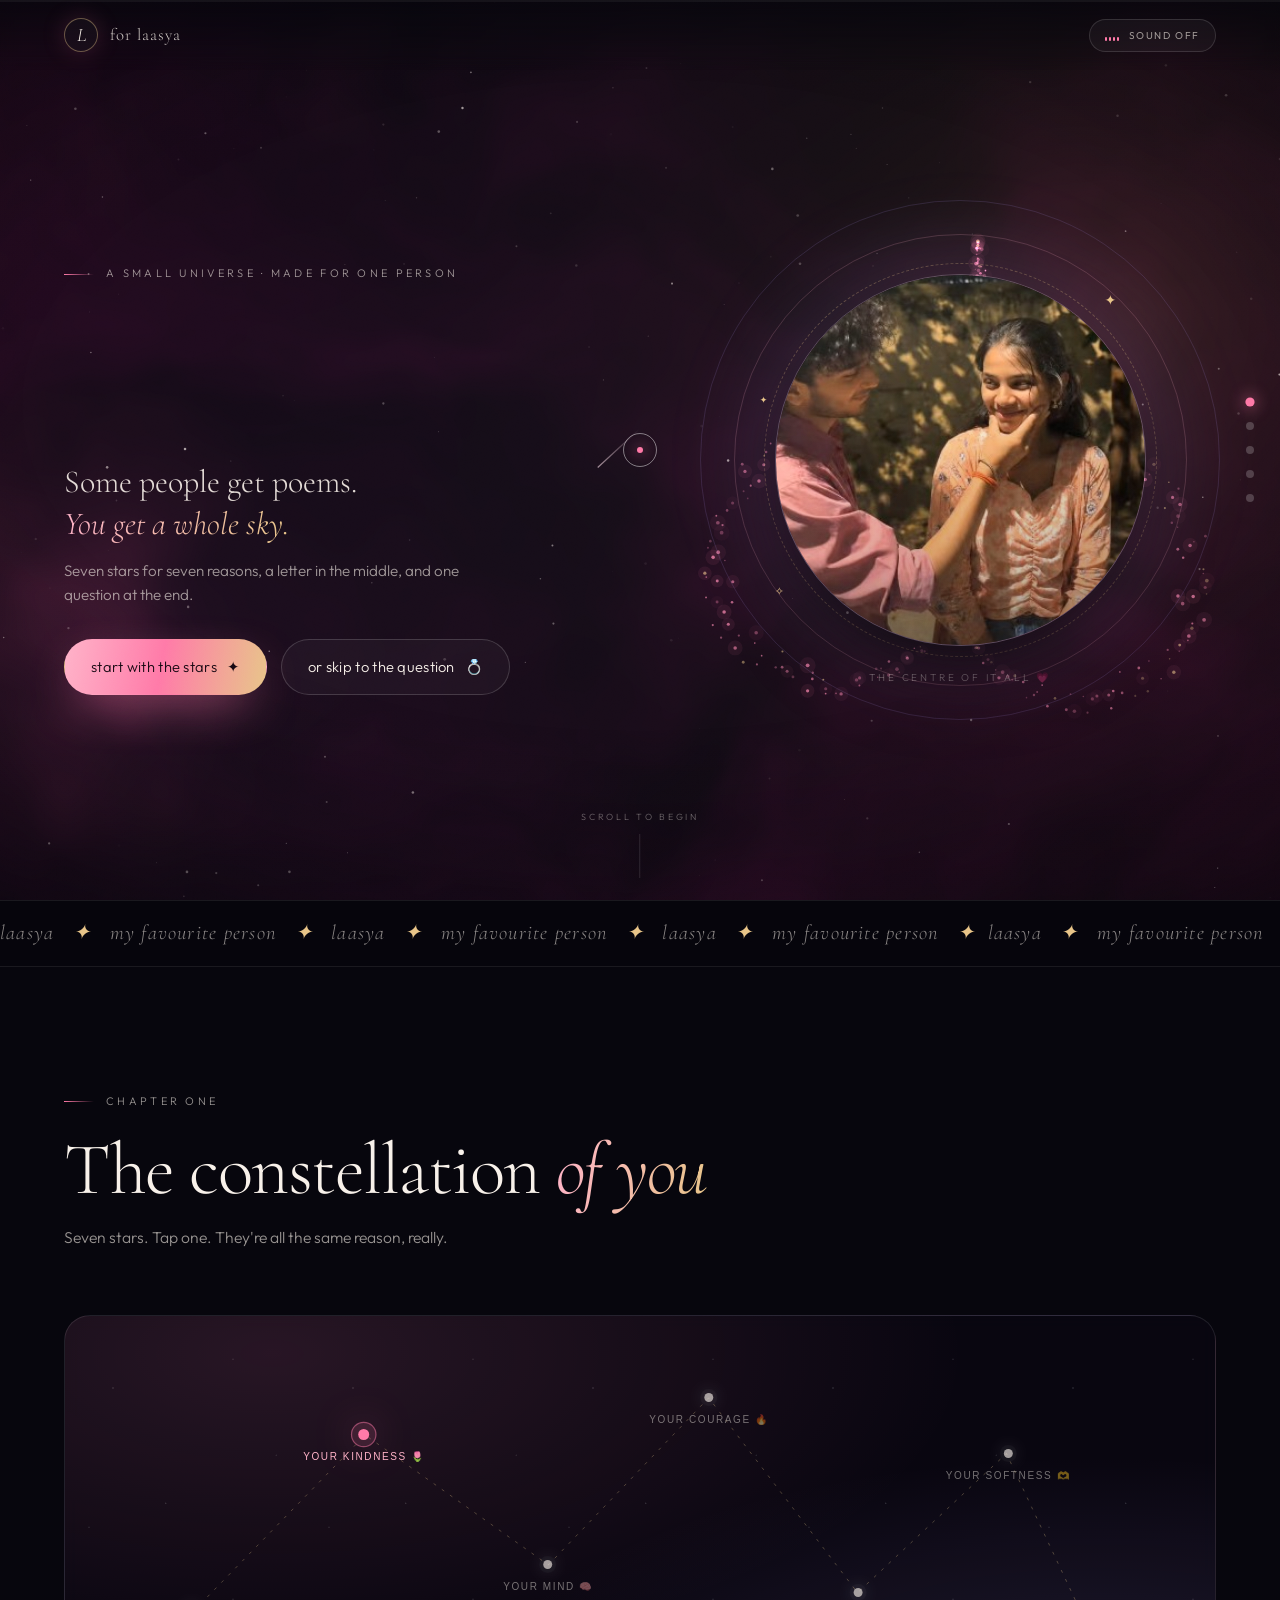
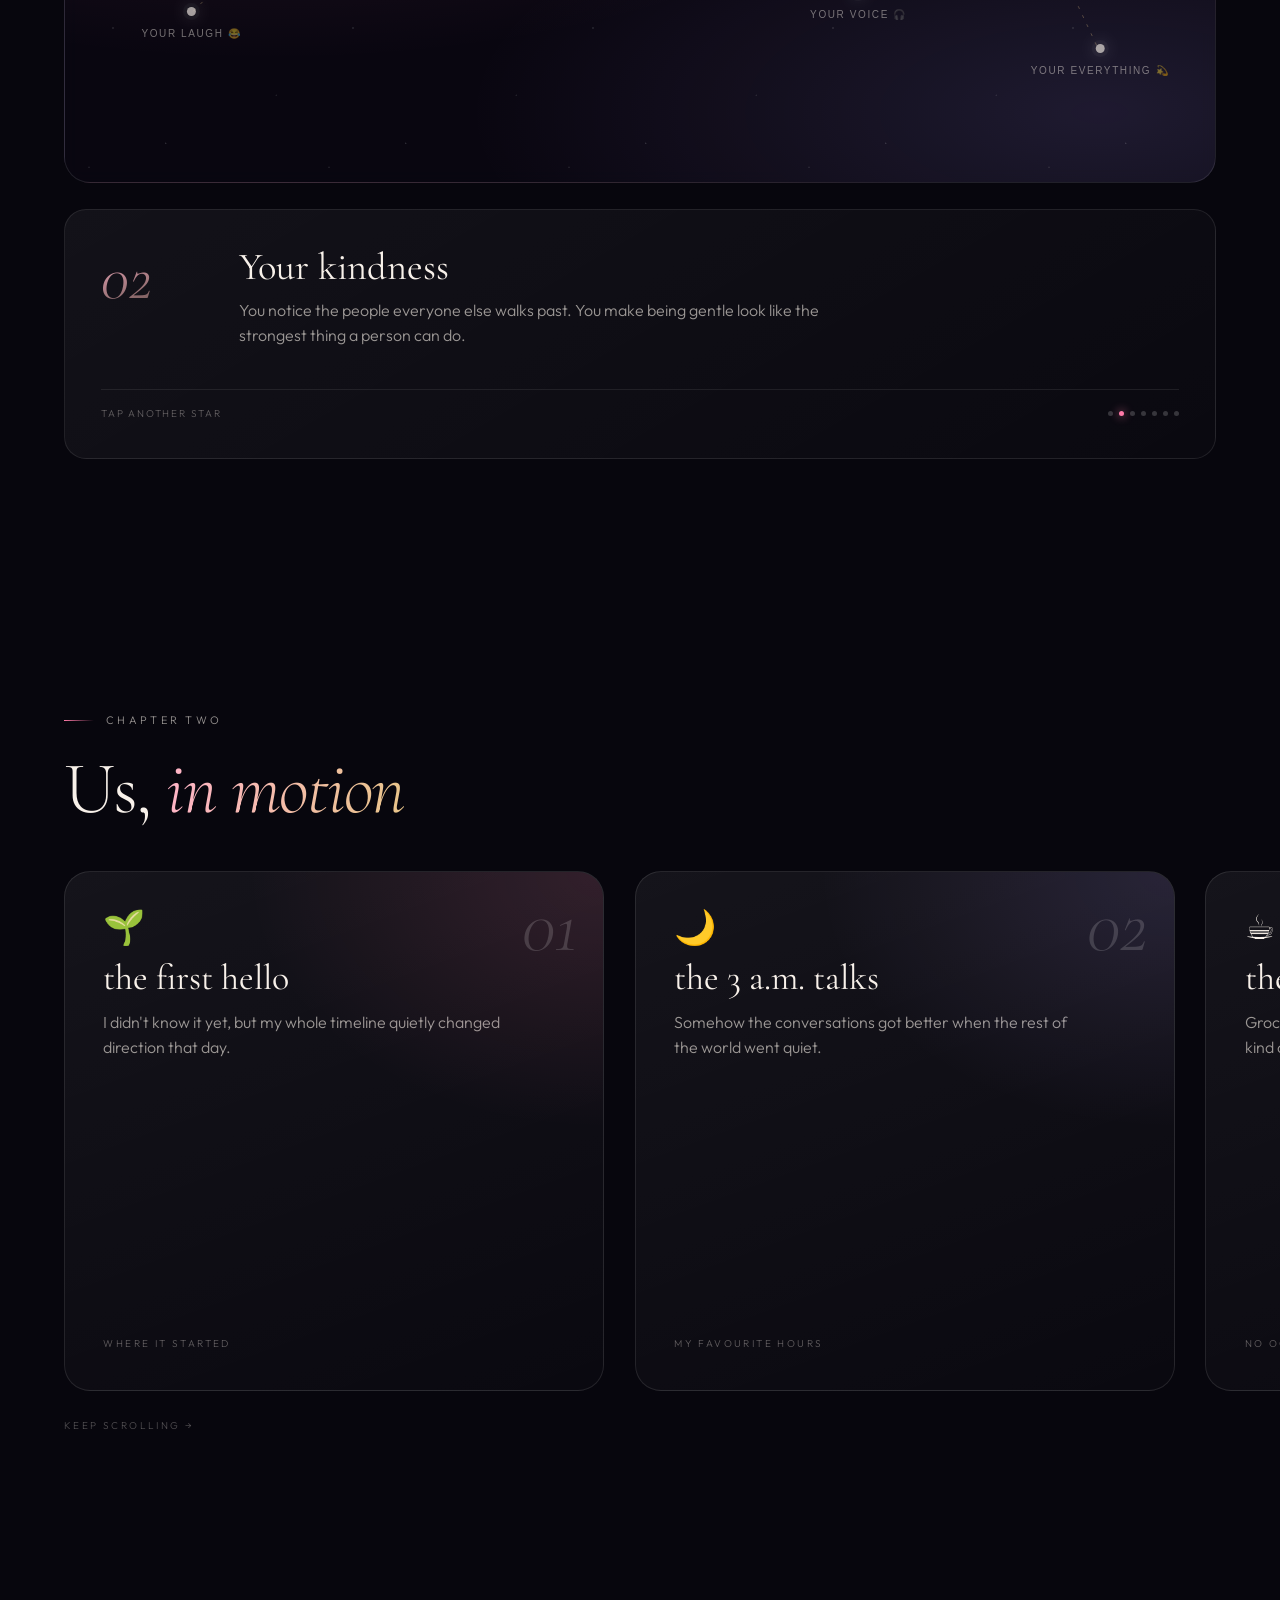
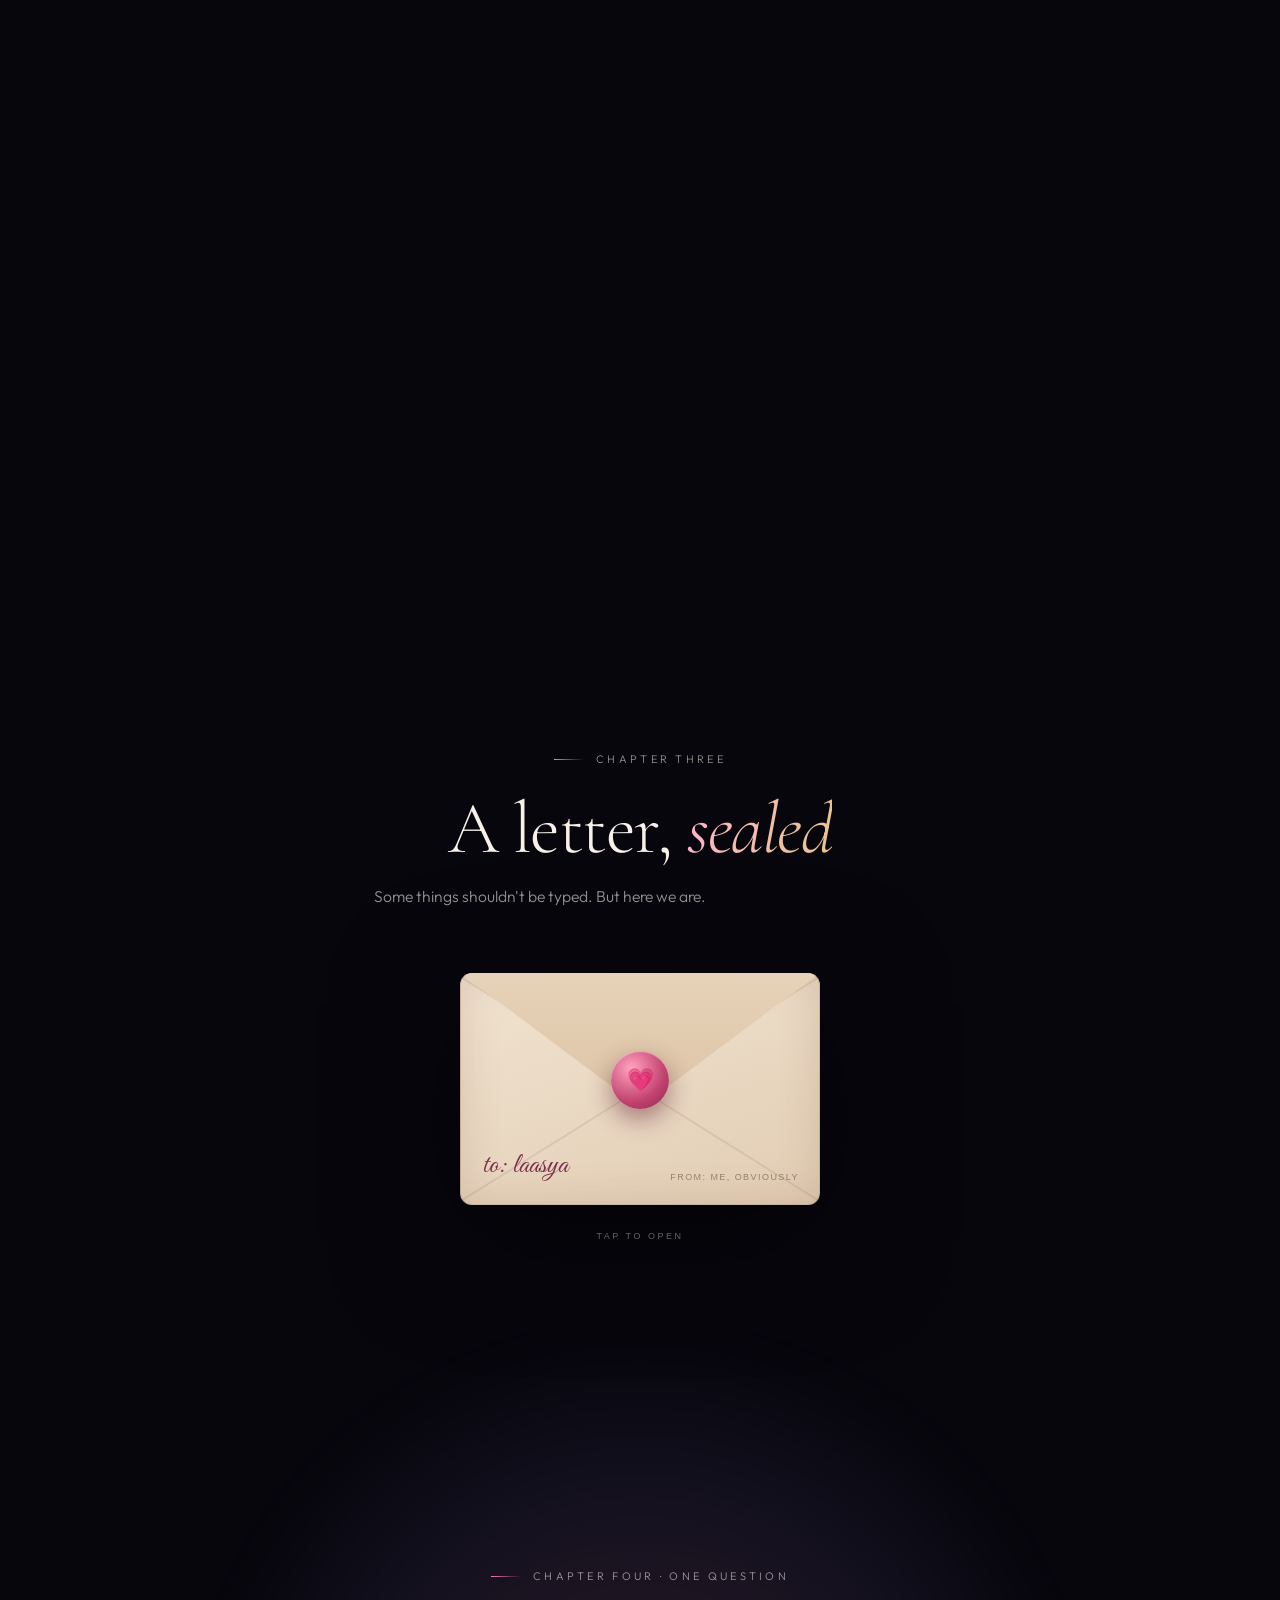
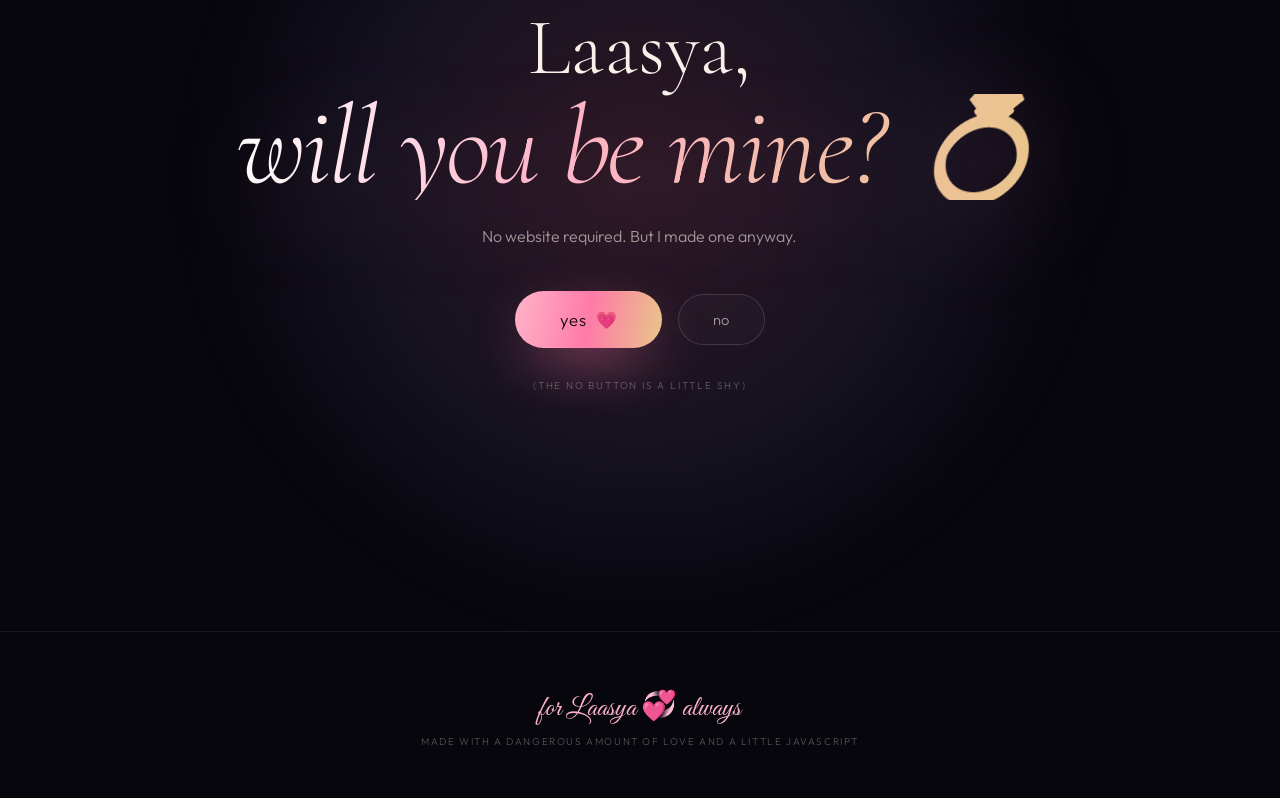
==== commit e21ca1e2: "Add a heart favicon" ====
--- a/source/index.html
+++ b/source/index.html
@@ -6,6 +6,7 @@
   <title>Laasya — a universe, just for you</title>
   <meta name="description" content="Seven stars, one letter, and a question. Made for Laasya." />
   <meta name="theme-color" content="#07060d" />
+  <link rel="icon" type="image/svg+xml" href="data:image/svg+xml,%3Csvg xmlns='http://www.w3.org/2000/svg' viewBox='0 0 64 64'%3E%3Crect width='64' height='64' rx='16' fill='%2307060d'/%3E%3Cpath d='M32 51C17 41 9 32 9 22.5 9 15.6 14.2 10.5 21 10.5c4.6 0 8.7 2.5 11 6.6 2.3-4.1 6.4-6.6 11-6.6 6.8 0 12 5.1 12 12 0 9.5-8 18.5-23 28.5Z' fill='%23ff7aa8'/%3E%3C/svg%3E" />
   <link rel="preconnect" href="https://fonts.googleapis.com" />
   <link rel="preconnect" href="https://fonts.gstatic.com" crossorigin />
   <link href="https://fonts.googleapis.com/css2?family=Cormorant+Garamond:ital,wght@0,300;0,400;0,500;1,300;1,400&family=Great+Vibes&family=Outfit:wght@200;300;400;500&display=swap" rel="stylesheet" />
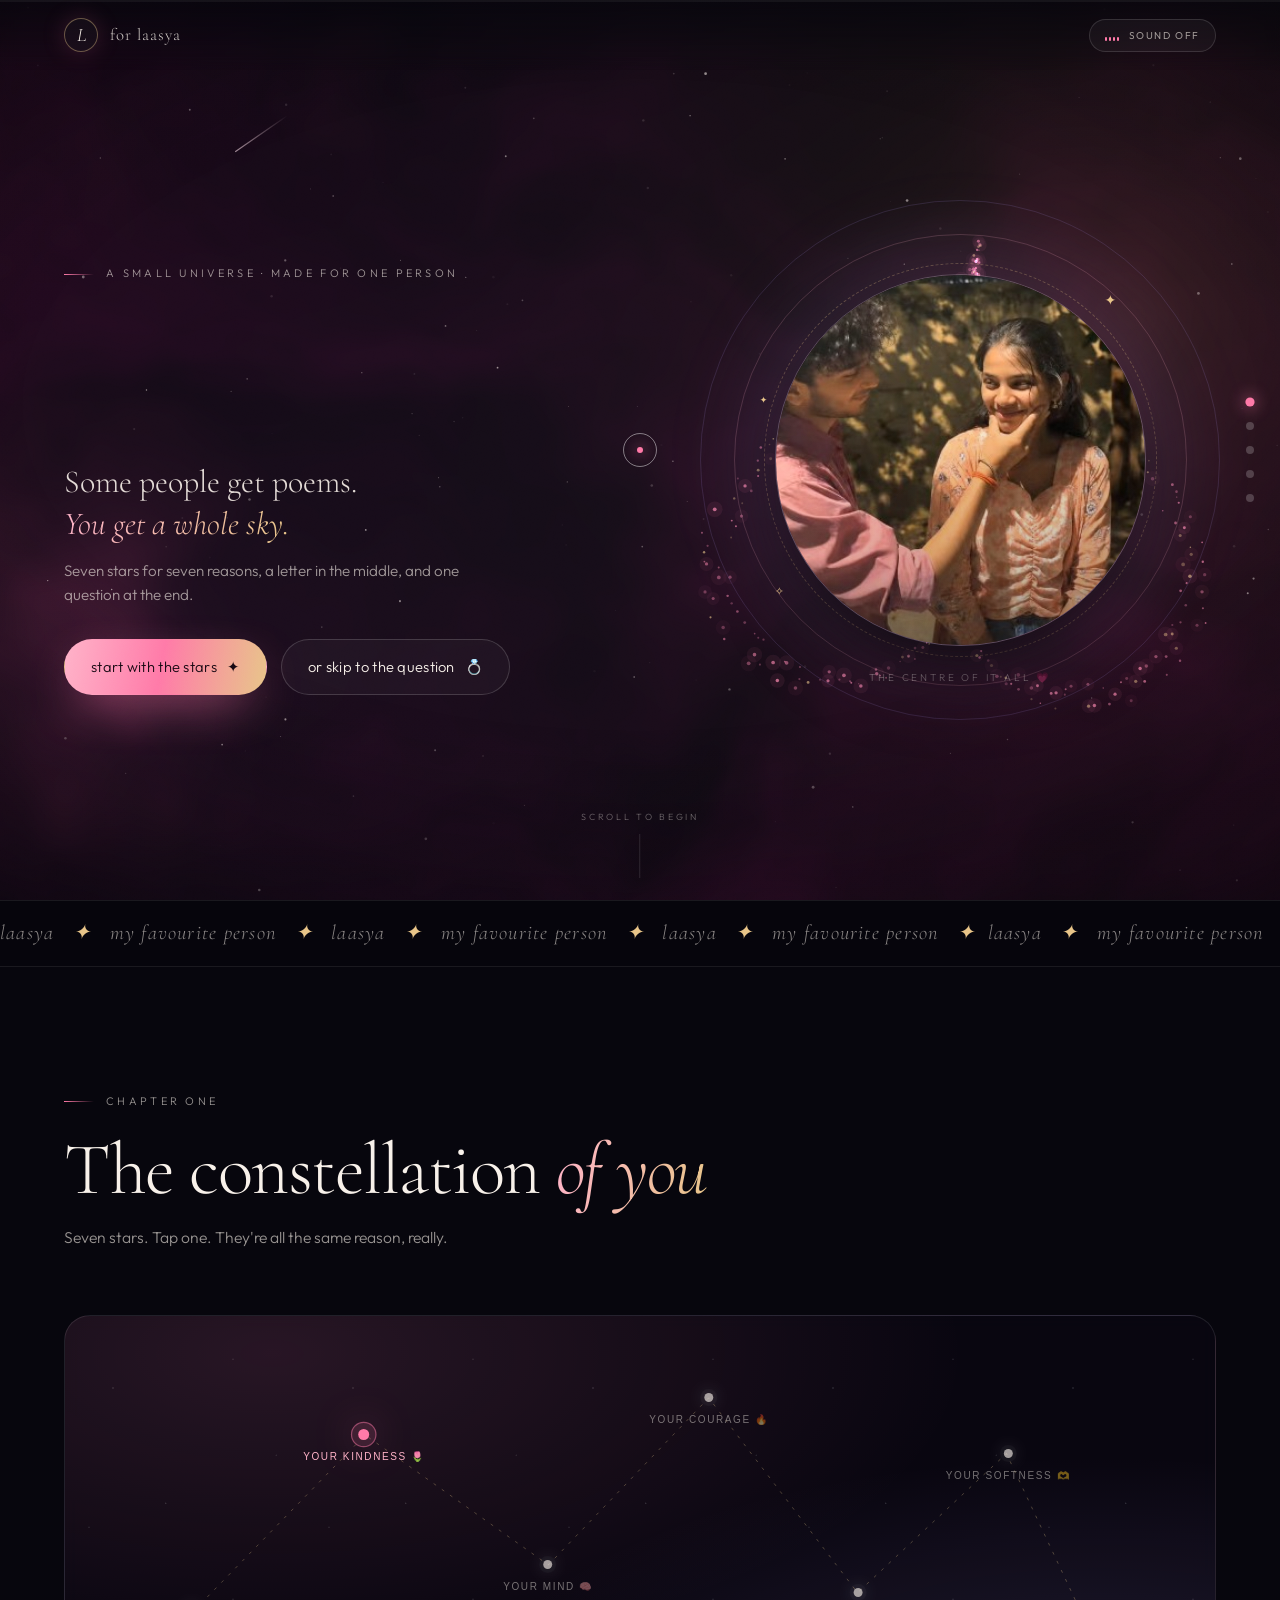
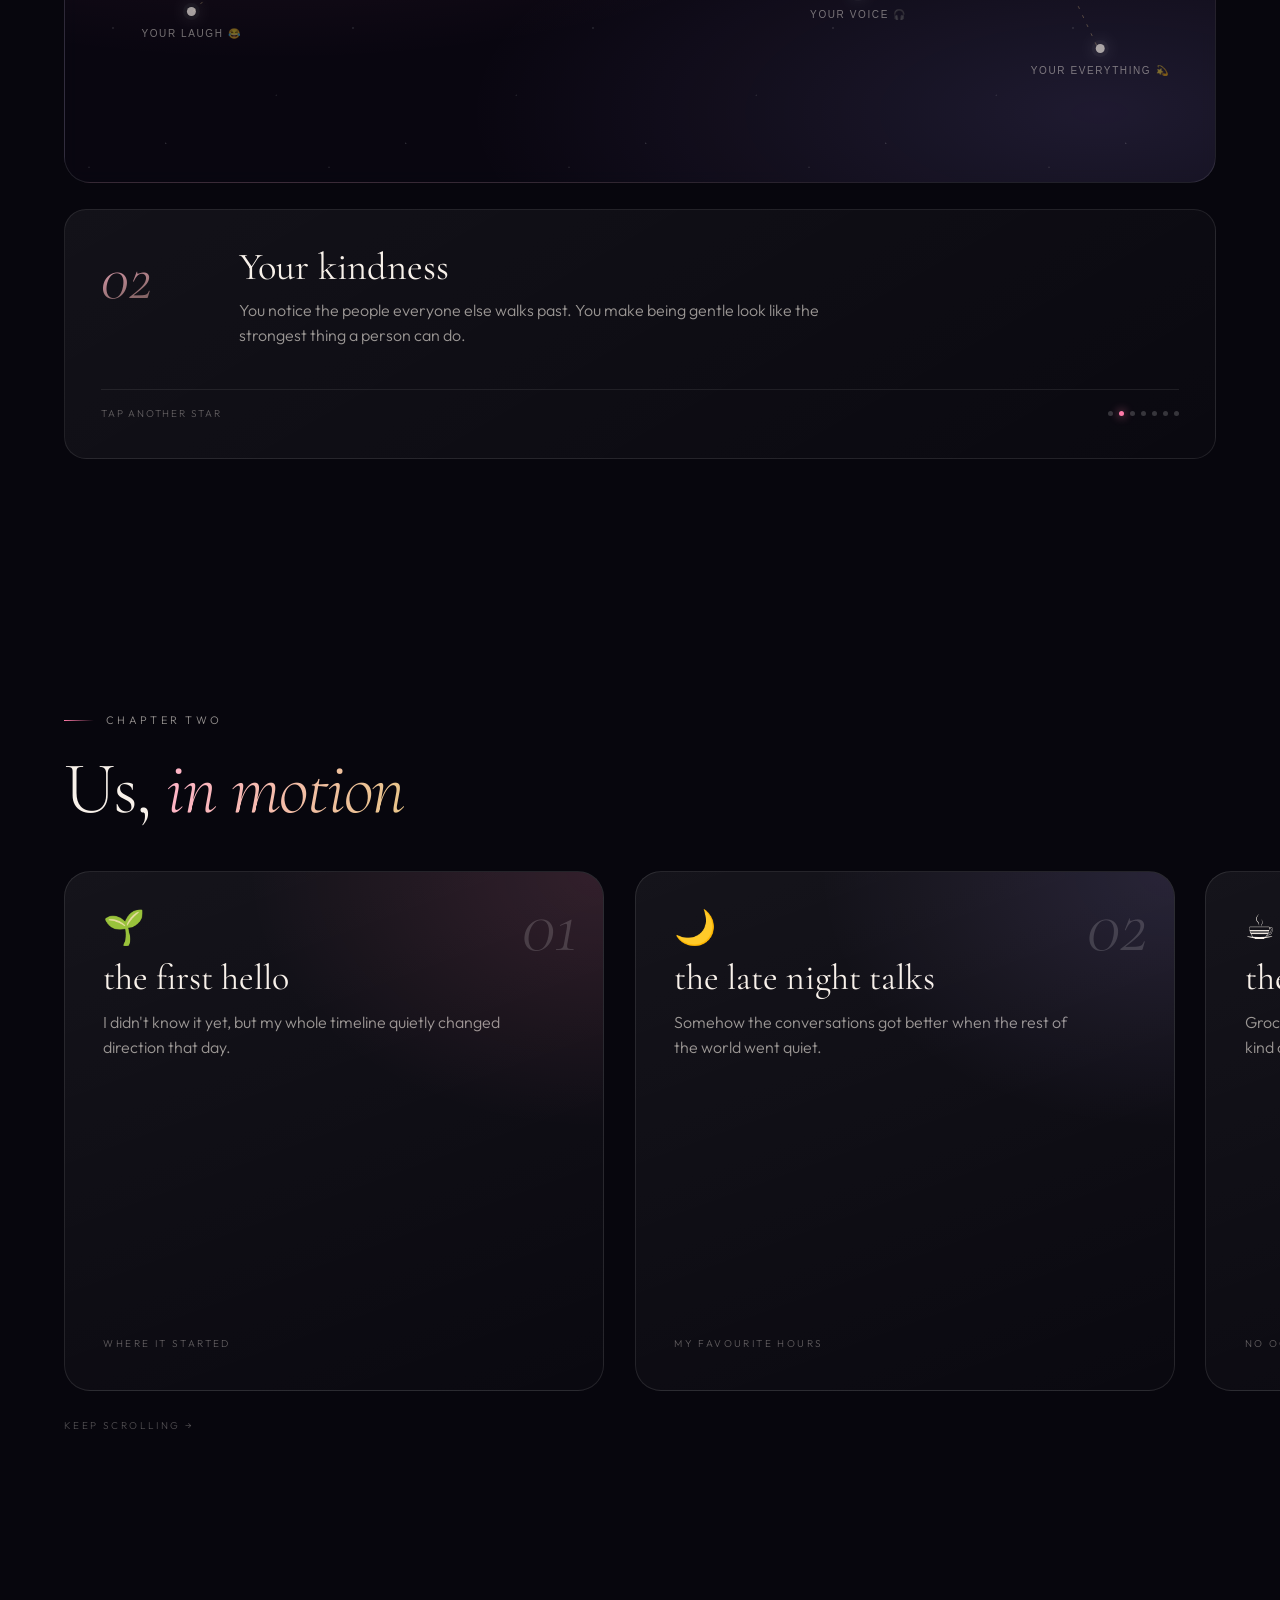
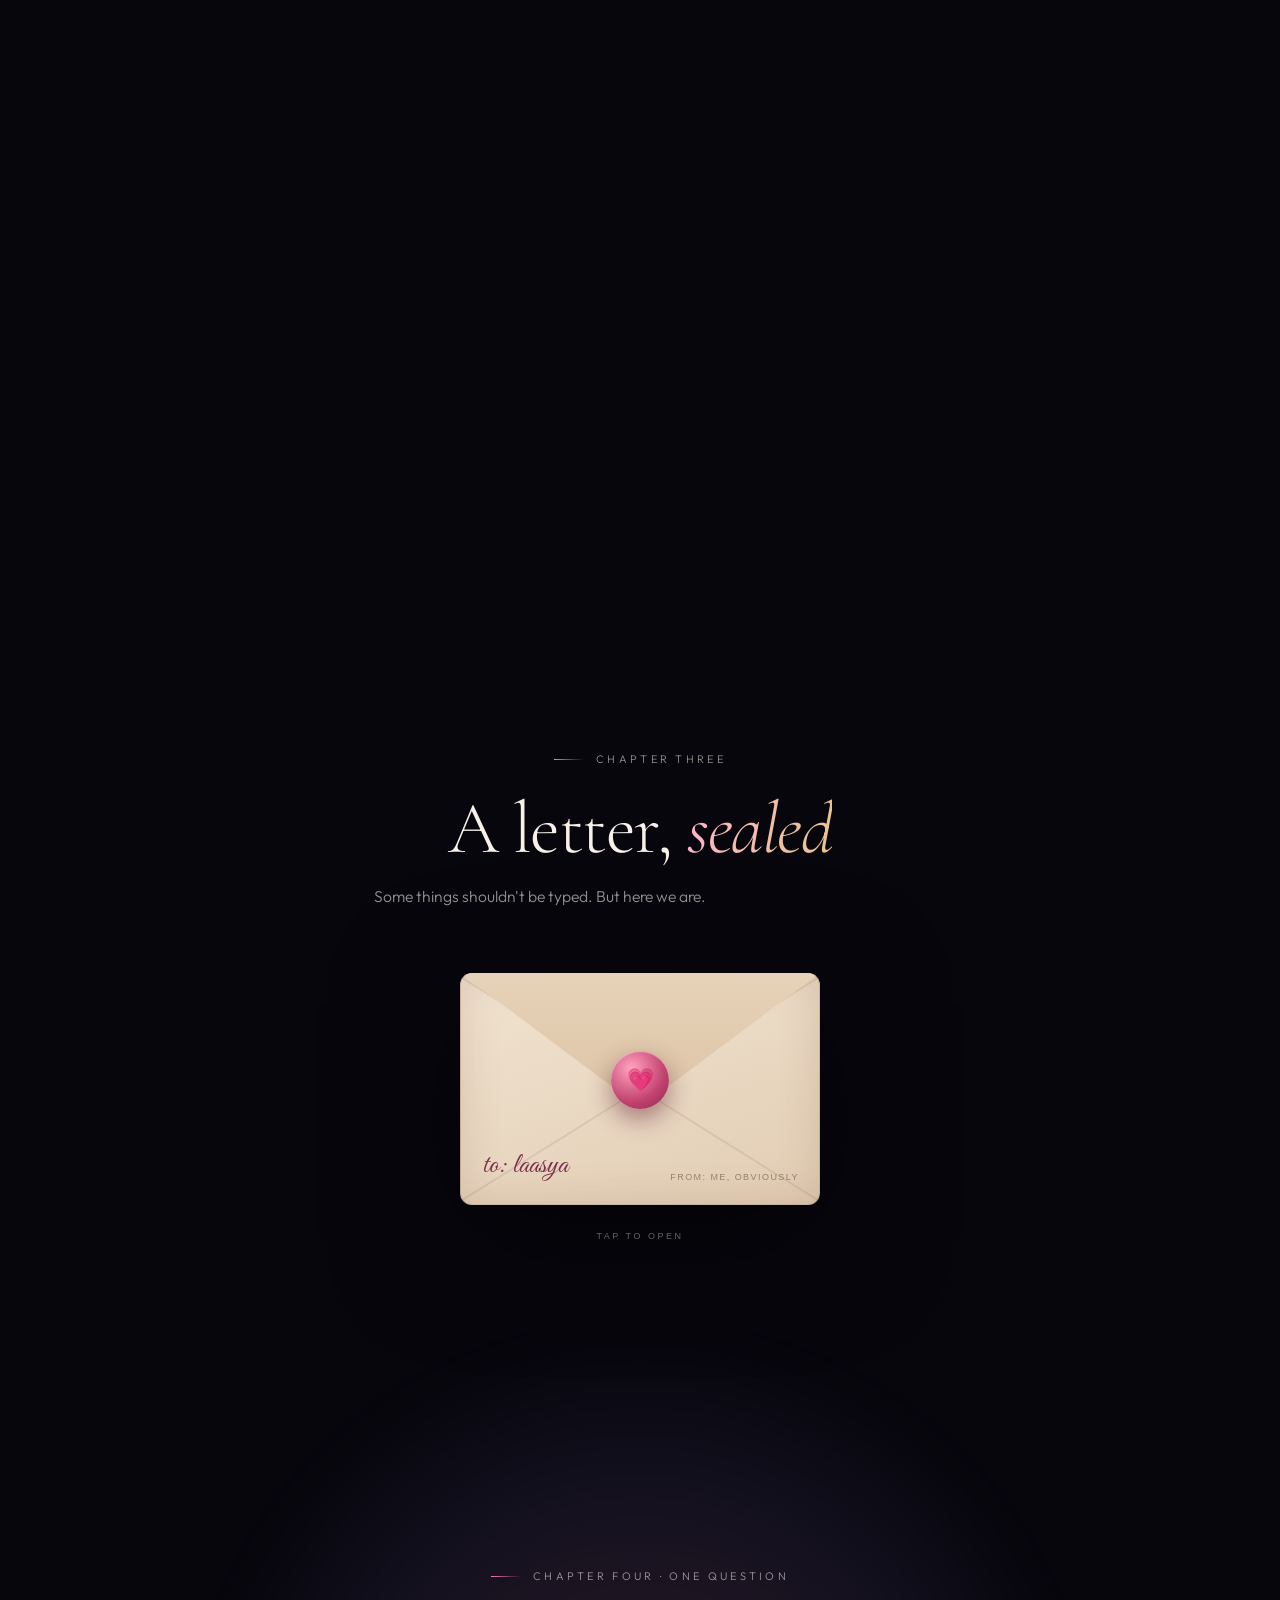
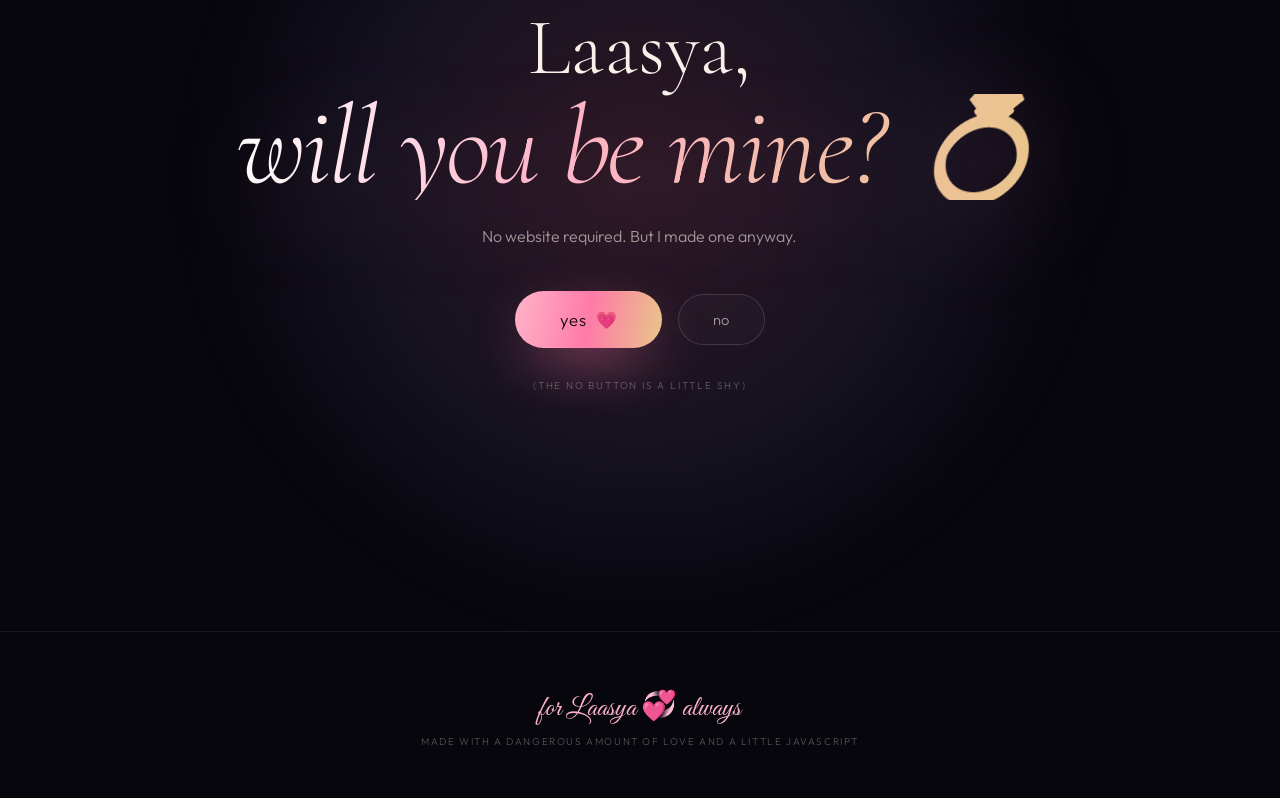
==== commit fb309eef: "Remove specific references from moments" ====
--- a/source/index.html
+++ b/source/index.html
@@ -159,12 +159,12 @@
           </article>
           <article class="moment" style="--accent:#b79cff">
             <span class="moment__num" aria-hidden="true">02</span>
-            <div><div class="moment__glyph" aria-hidden="true">🌙</div><h3>the 3 a.m. talks</h3><p>Somehow the conversations got better when the rest of the world went quiet.</p></div>
+            <div><div class="moment__glyph" aria-hidden="true">🌙</div><h3>the late night talks</h3><p>Somehow the conversations got better when the rest of the world went quiet.</p></div>
             <span class="moment__tag">my favourite hours</span>
           </article>
           <article class="moment" style="--accent:#e8c589">
             <span class="moment__num" aria-hidden="true">03</span>
-            <div><div class="moment__glyph" aria-hidden="true">☕</div><h3>the ordinary Tuesdays</h3><p>Grocery lists, bad TV, comfortable silences. My favourite kind of magic.</p></div>
+            <div><div class="moment__glyph" aria-hidden="true">☕</div><h3>the ordinary days</h3><p>Grocery lists, bad TV, comfortable silences. My favourite kind of magic.</p></div>
             <span class="moment__tag">no occasion needed</span>
           </article>
           <article class="moment" style="--accent:#8fe3c0">
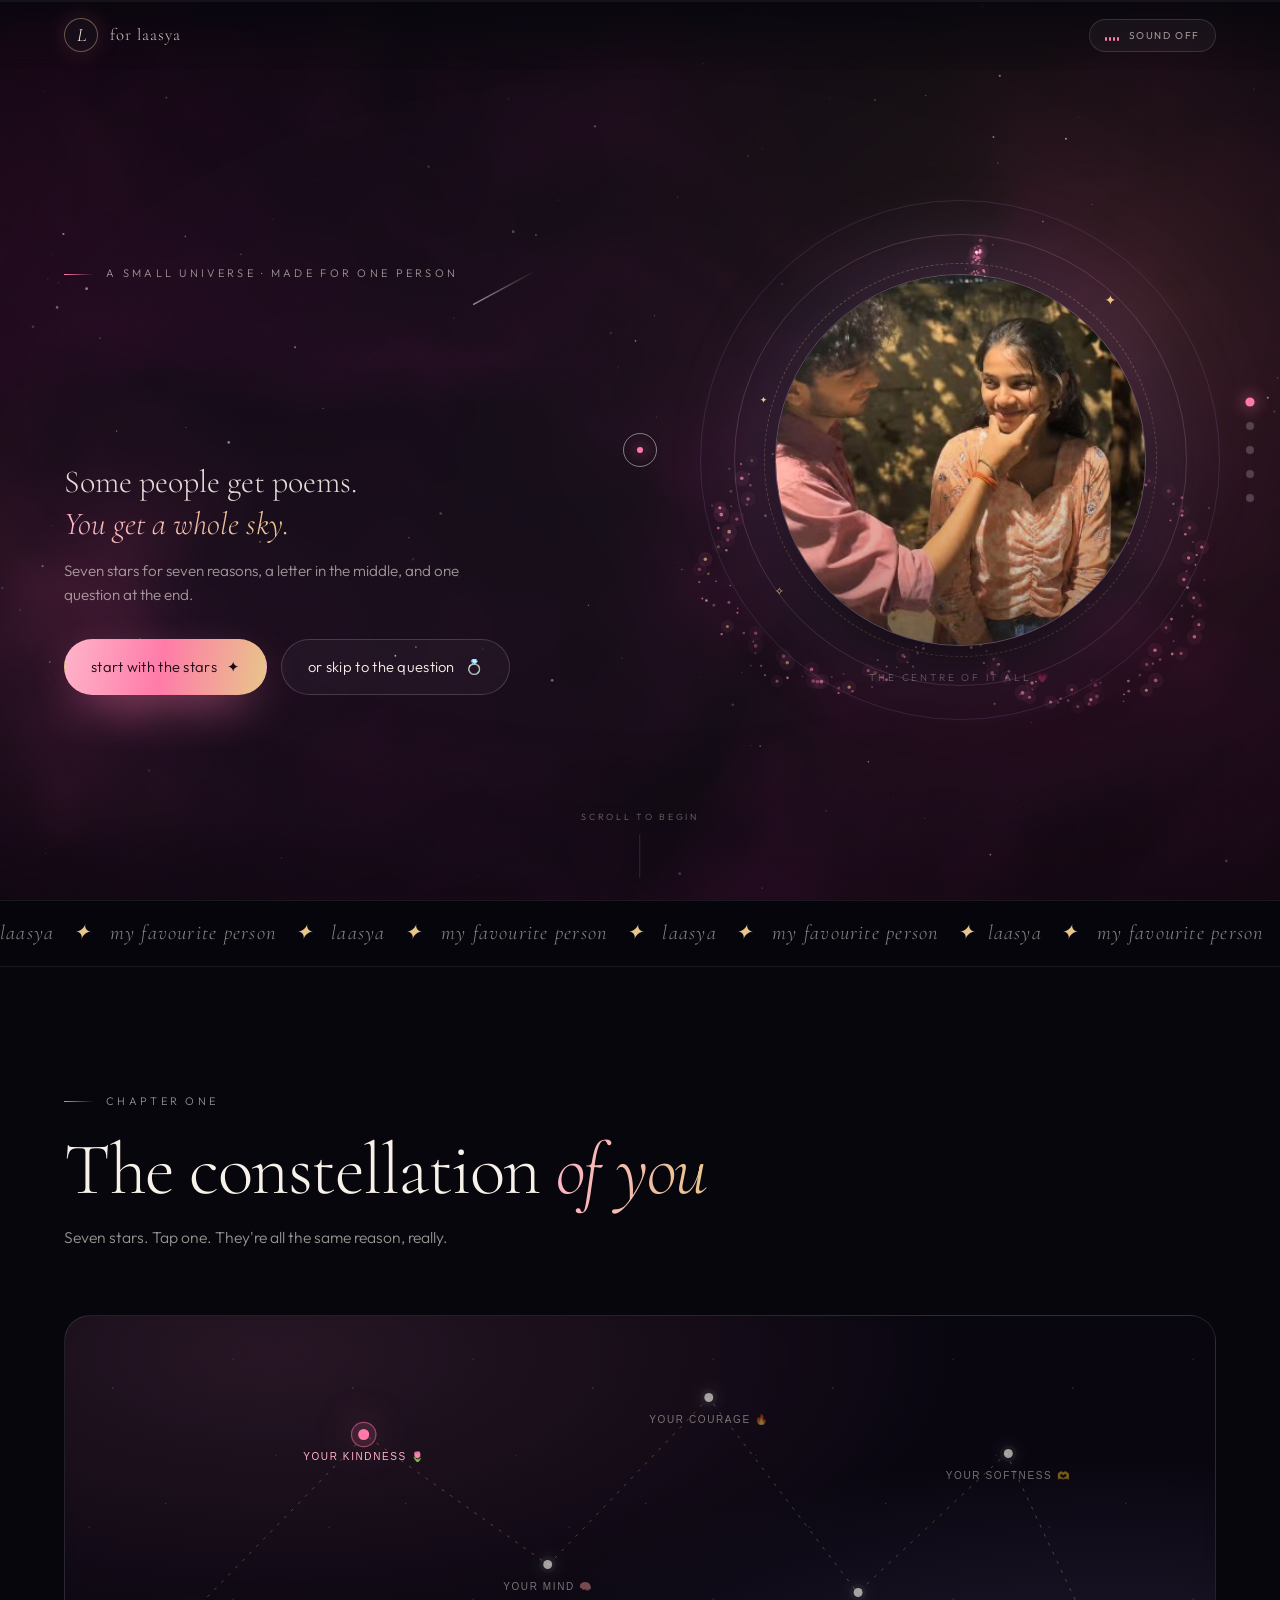
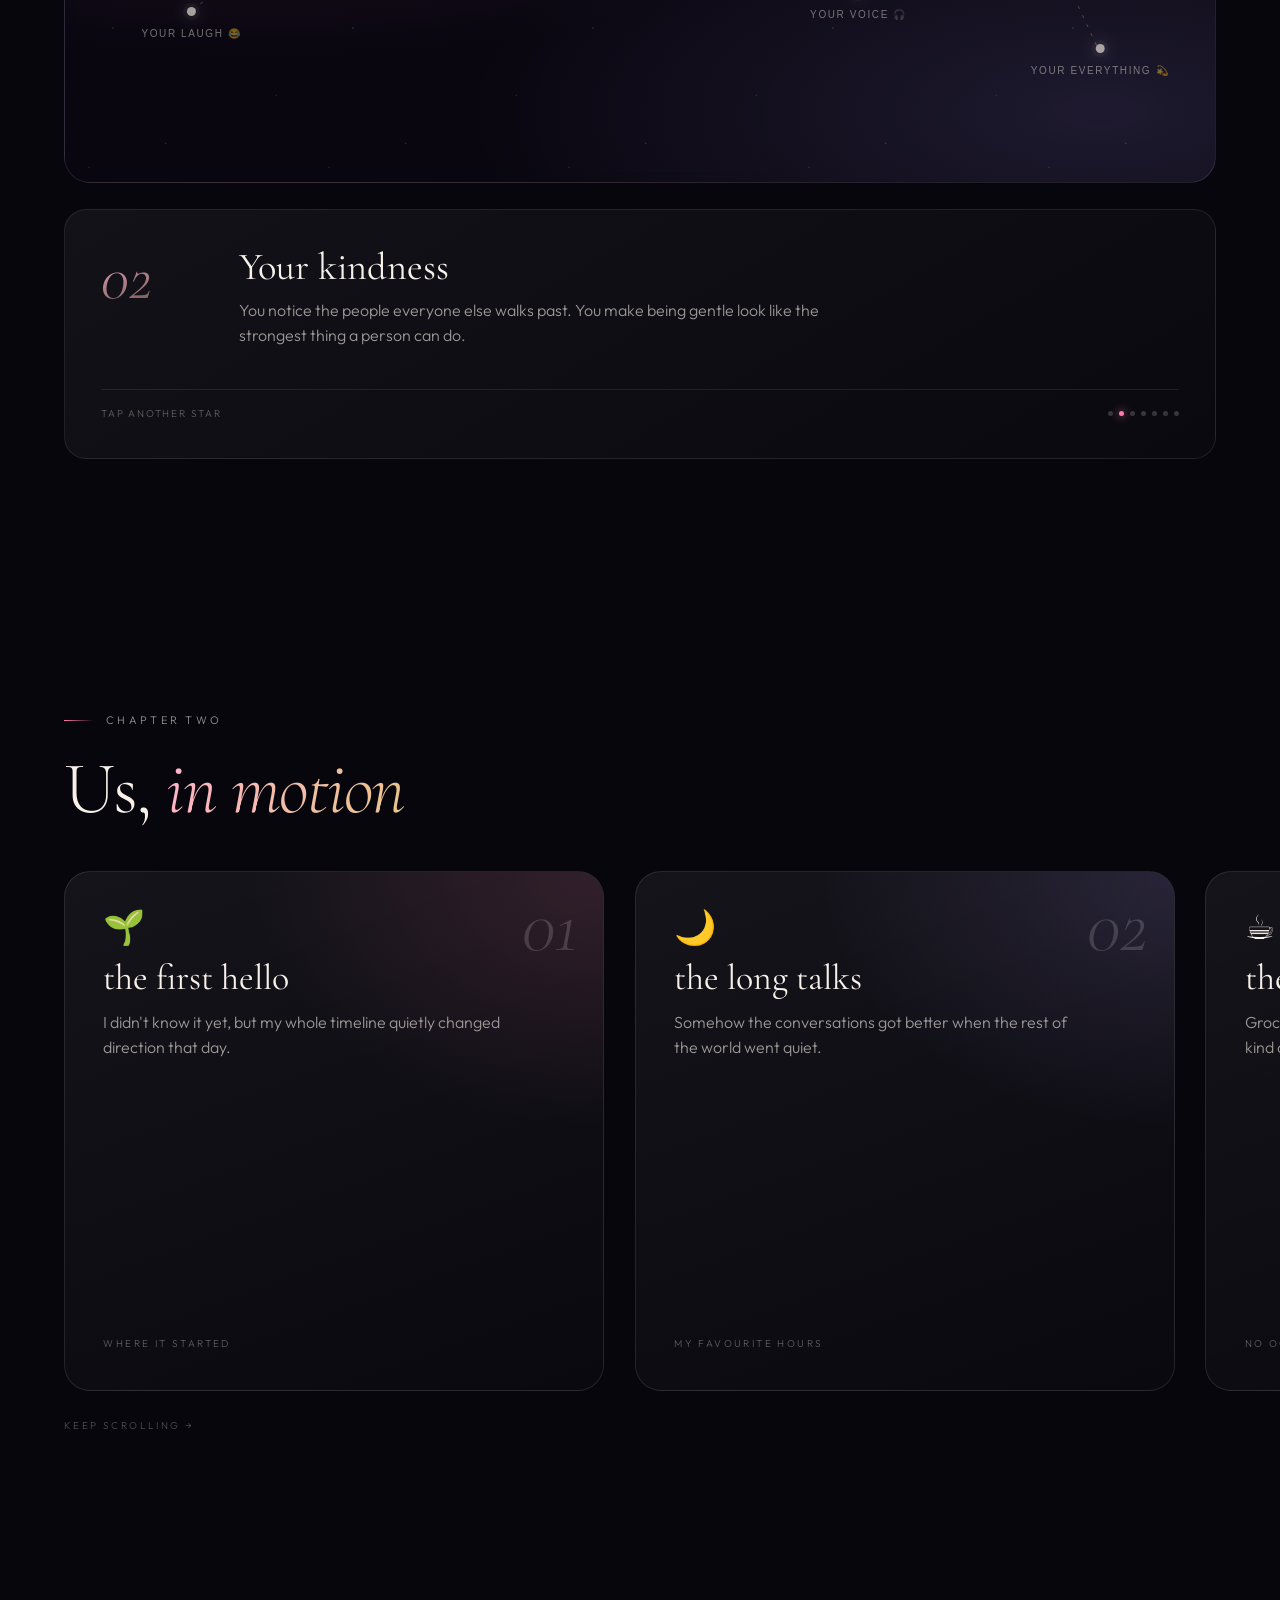
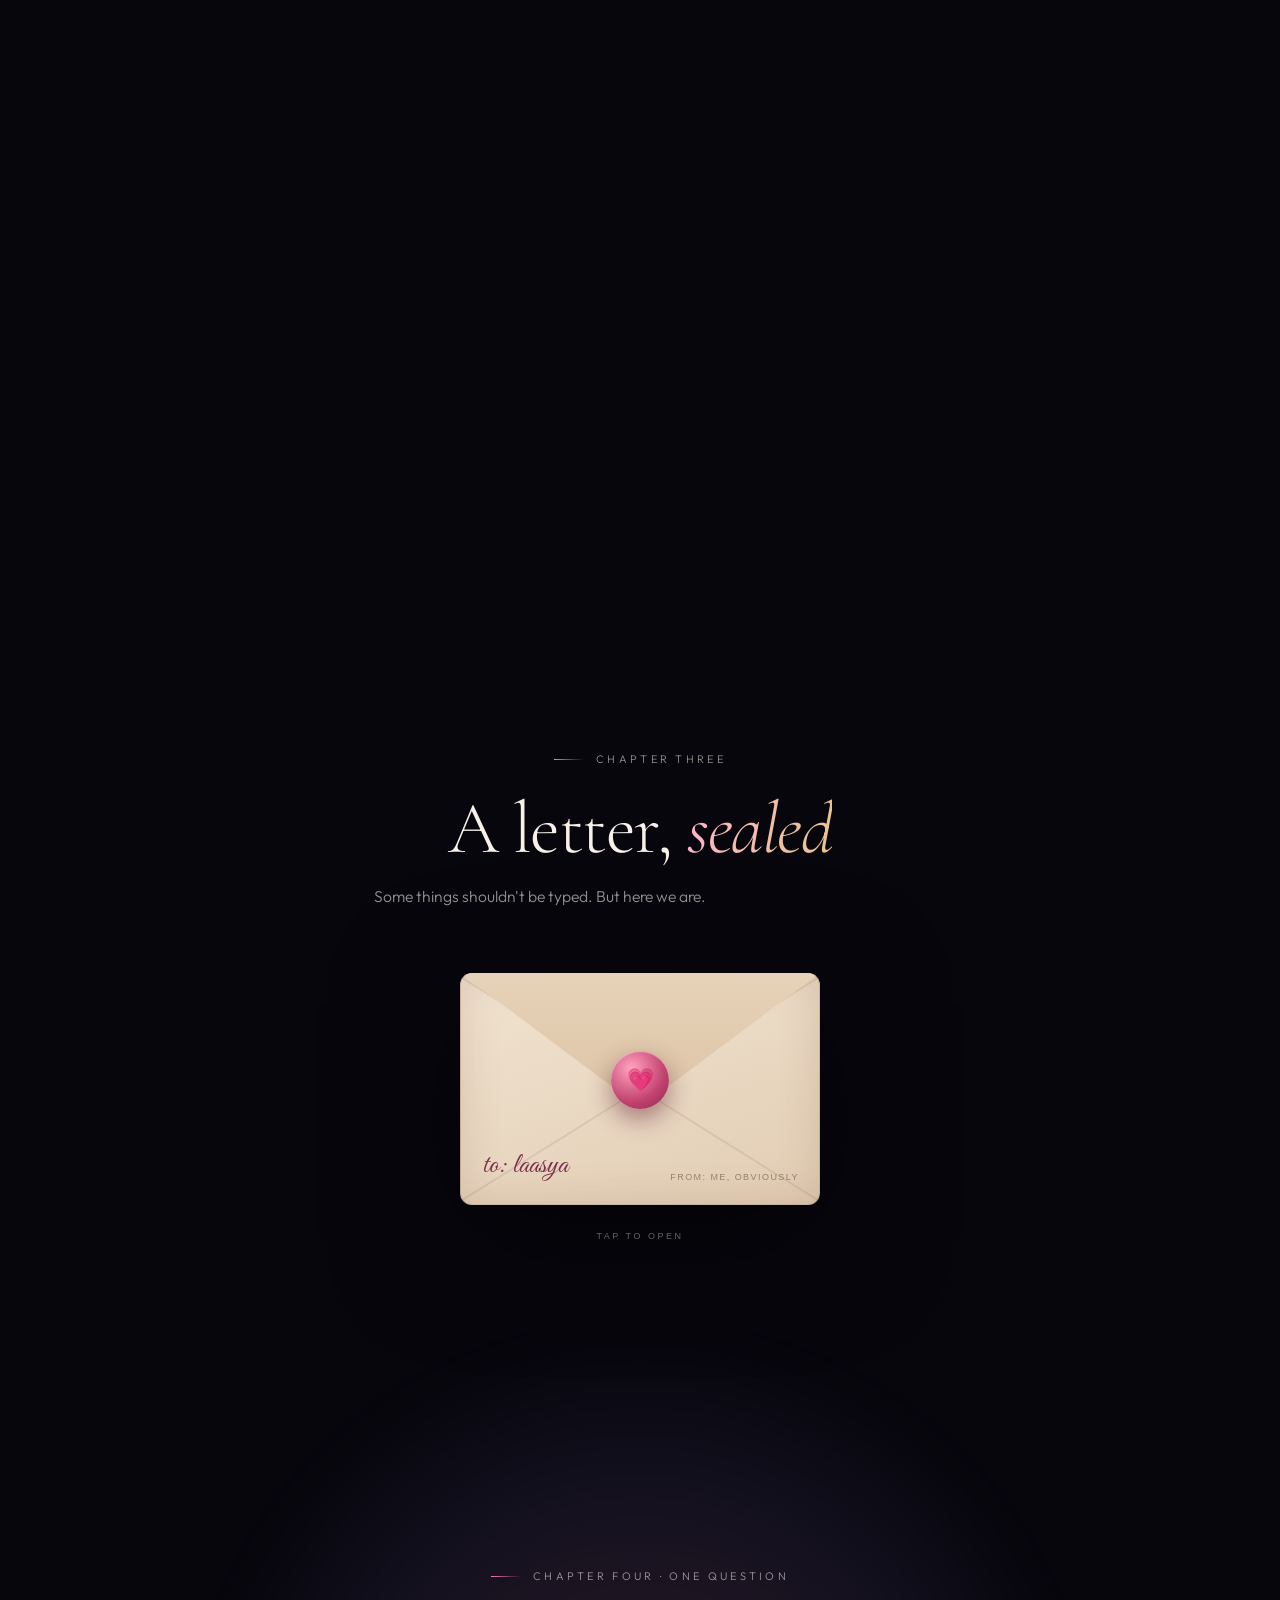
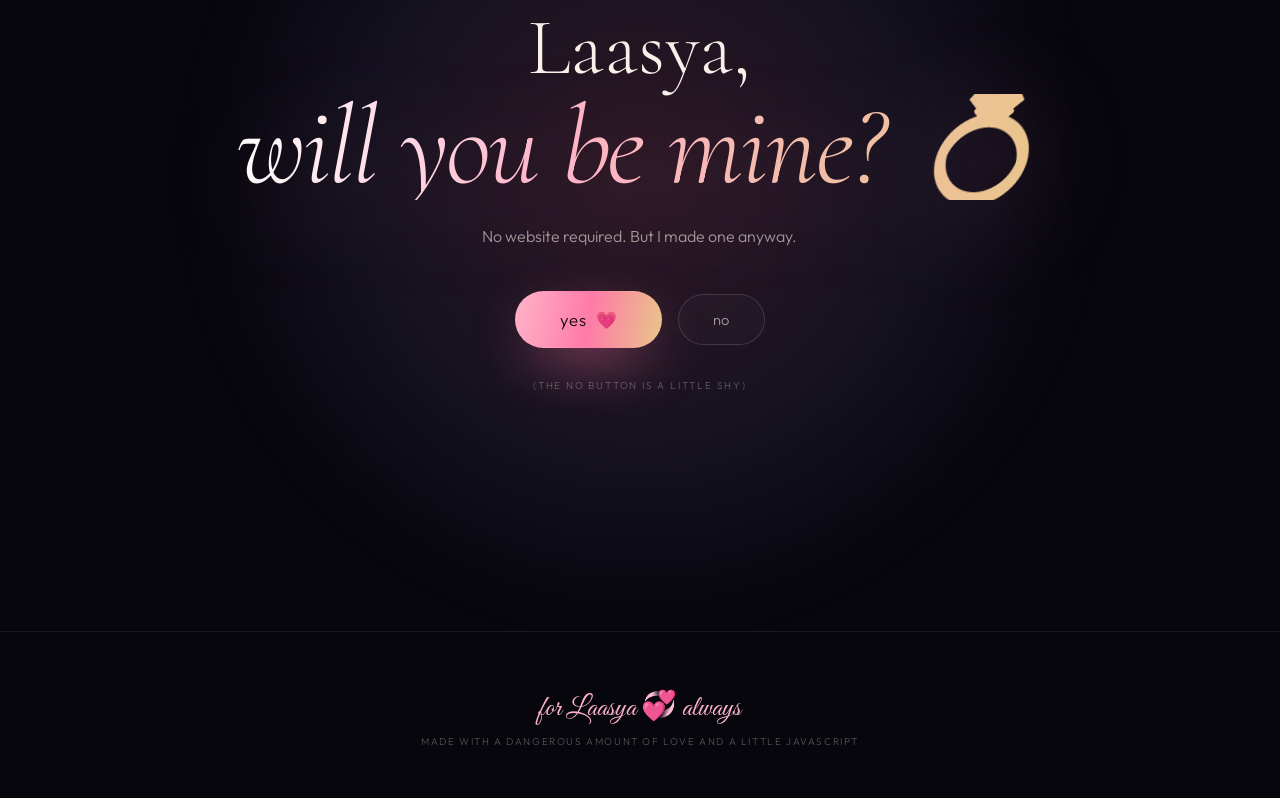
==== commit fe652d2d: "Change late night talks to long talks" ====
--- a/source/index.html
+++ b/source/index.html
@@ -159,7 +159,7 @@
           </article>
           <article class="moment" style="--accent:#b79cff">
             <span class="moment__num" aria-hidden="true">02</span>
-            <div><div class="moment__glyph" aria-hidden="true">🌙</div><h3>the late night talks</h3><p>Somehow the conversations got better when the rest of the world went quiet.</p></div>
+            <div><div class="moment__glyph" aria-hidden="true">🌙</div><h3>the long talks</h3><p>Somehow the conversations got better when the rest of the world went quiet.</p></div>
             <span class="moment__tag">my favourite hours</span>
           </article>
           <article class="moment" style="--accent:#e8c589">
